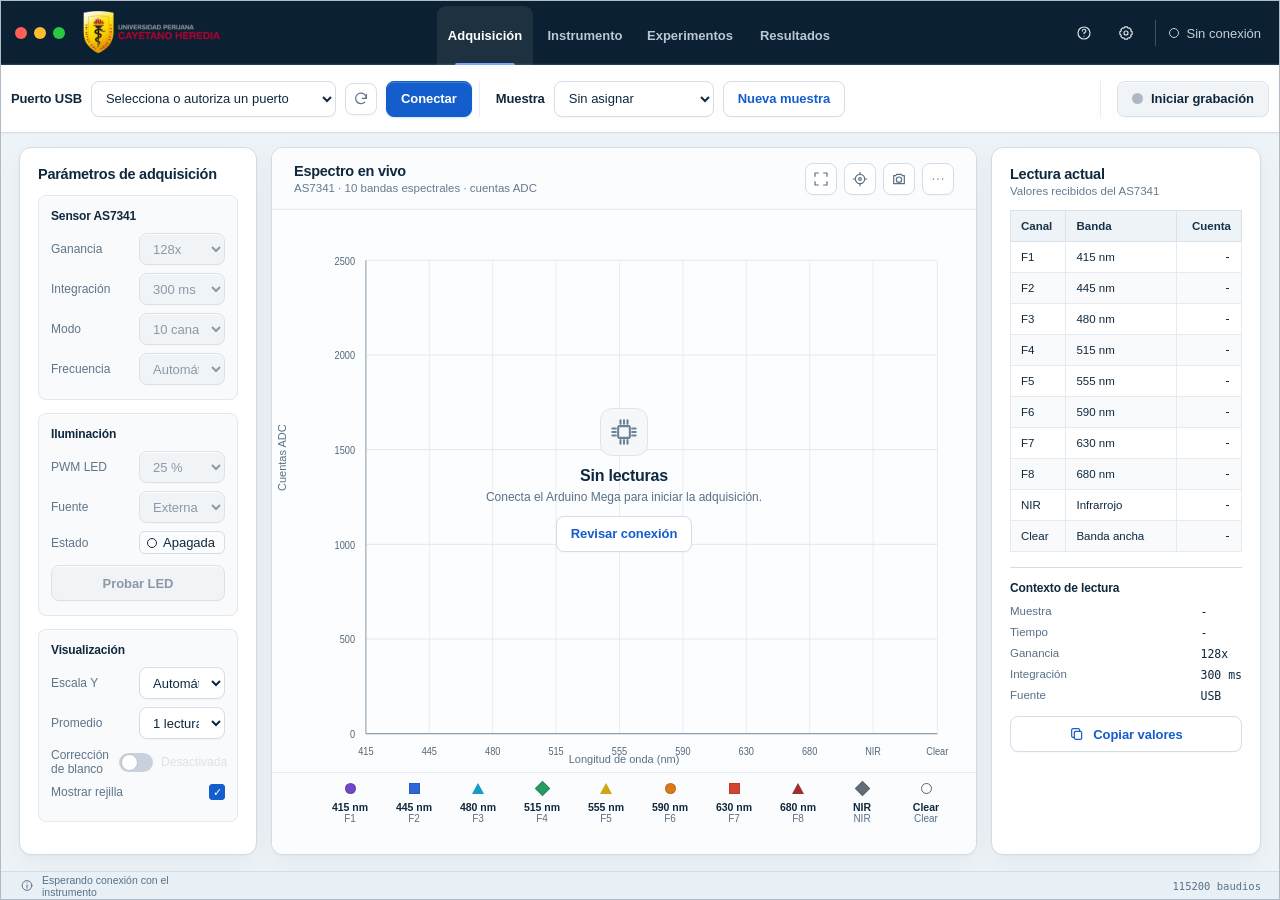
==== Software/Arduino_Mega_AS7341_GUI/v2.0/web/index.html @ c3566b3f "feat: publica GUI Web Serial y carcasa v2.2" ====
<!doctype html>
<html lang="es">
<head>
  <meta charset="utf-8">
  <meta name="viewport" content="width=device-width, initial-scale=1">
  <meta name="description" content="Spectral Lab: adquisición y análisis del AS7341 mediante Arduino Mega y Web Serial.">
  <meta name="theme-color" content="#102536">
  <link rel="icon" href="data:image/svg+xml,<svg xmlns=%22http://www.w3.org/2000/svg%22 viewBox=%220 0 64 64%22><rect width=%2264%22 height=%2264%22 rx=%2212%22 fill=%22%231457c8%22/><path d=%22M13 36h8l5-18 10 32 7-24 5 14h6%22 fill=%22none%22 stroke=%22white%22 stroke-width=%225%22 stroke-linecap=%22round%22 stroke-linejoin=%22round%22/></svg>">
  <title>Spectral Lab · AS7341 Web Serial</title>
  <style>
    :root {
      color-scheme: light;
      --chrome: #102536;
      --chrome-2: #183246;
      --canvas: #f3f5f7;
      --surface: #ffffff;
      --surface-2: #f8fafc;
      --surface-3: #eef3f7;
      --ink: #142b40;
      --muted: #52677a;
      --faint: #718397;
      --border: #d5dee7;
      --divider: #e5eaf0;
      --blue: #1457c8;
      --blue-hover: #0f49aa;
      --blue-soft: #e8f0fc;
      --red: #d92d20;
      --amber: #a65f00;
      --green: #147d59;
      --focus: #6ea2ff;
      --card-radius: 11px;
      --control-radius: 7px;
      --card-shadow: 0 5px 18px rgba(16, 37, 54, .055);
      --mono: ui-monospace, SFMono-Regular, Menlo, Monaco, Consolas, monospace;
      --sans: -apple-system, BlinkMacSystemFont, "SF Pro Text", Inter, "Segoe UI", sans-serif;
    }

    * { box-sizing: border-box; }

    html, body {
      width: 100%;
      height: 100%;
      margin: 0;
      overflow: hidden;
      background: #dfe5eb;
      color: var(--ink);
      font-family: var(--sans);
      font-size: 13px;
      text-rendering: geometricPrecision;
    }

    button, input, select { font: inherit; }

    button, select, input {
      min-height: 32px;
      border: 1px solid var(--border);
      border-radius: var(--control-radius);
      background: var(--surface);
      color: var(--ink);
    }

    button { cursor: pointer; }

    button:focus-visible, select:focus-visible, input:focus-visible, [role="tab"]:focus-visible {
      outline: 2px solid var(--focus);
      outline-offset: 2px;
    }

    button:disabled, select:disabled, input:disabled {
      cursor: not-allowed;
      color: #8b99a7;
      background: #f1f4f7;
      border-color: #dbe2e9;
      opacity: 1;
    }

    .icon {
      width: 16px;
      height: 16px;
      flex: 0 0 16px;
      fill: none;
      stroke: currentColor;
      stroke-linecap: round;
      stroke-linejoin: round;
      stroke-width: 1.8;
    }

    .app {
      width: 100vw;
      height: 100vh;
      min-width: 1180px;
      min-height: 720px;
      display: grid;
      grid-template-rows: 64px 68px minmax(0, 1fr) 28px;
      overflow: hidden;
      background: var(--canvas);
      border: 1px solid #bec9d3;
    }

    .topbar {
      display: grid;
      grid-template-columns: minmax(350px, 1fr) auto minmax(250px, 1fr);
      align-items: stretch;
      background: var(--chrome);
      color: #fff;
      border-bottom: 1px solid #294256;
    }

    .brand {
      display: flex;
      align-items: center;
      min-width: 0;
      padding-left: 14px;
      gap: 16px;
    }

    .traffic { display: flex; gap: 7px; flex: 0 0 auto; }
    .traffic span { width: 12px; height: 12px; border-radius: 50%; display: block; }
    .traffic .close { background: #ff5f57; }
    .traffic .min { background: #febc2e; }
    .traffic .max { background: #28c840; }

    .brand-logo {
      width: 202px;
      height: 44px;
      object-fit: contain;
      object-position: left center;
      background: transparent;
      border-radius: 0;
      padding: 0;
    }

    .brand-name { min-width: 0; }
    .brand-name strong { display: block; font-size: 17px; font-weight: 650; letter-spacing: -0.015em; }
    .brand-name span { display: block; margin-top: 2px; color: #c8d5df; font-size: 11px; }

    .main-nav {
      display: flex;
      align-items: stretch;
      gap: 2px;
      height: 64px;
    }

    .nav-tab {
      position: relative;
      min-width: 112px;
      padding: 0 17px;
      border: 0;
      border-radius: 0;
      color: #c9d5df;
      background: transparent;
      font-size: 13px;
      font-weight: 520;
    }

    .nav-tab:hover { background: rgba(255,255,255,.055); color: #fff; }
    .nav-tab[aria-selected="true"] { color: #fff; font-weight: 650; }
    .nav-tab[aria-selected="true"]::after {
      content: "";
      position: absolute;
      left: 16px;
      right: 16px;
      bottom: 0;
      height: 3px;
      background: #72a5ff;
    }

    .top-actions {
      display: flex;
      align-items: center;
      justify-content: flex-end;
      gap: 10px;
      padding-right: 18px;
    }

    .icon-button {
      width: 32px;
      height: 32px;
      min-height: 32px;
      padding: 0;
      display: inline-grid;
      place-items: center;
      color: var(--muted);
      background: var(--surface);
    }

    .top-actions .icon-button { color: #d9e3eb; border-color: transparent; background: transparent; }
    .top-actions .icon-button:hover { background: rgba(255,255,255,.08); color: #fff; }

    .separator-v { width: 1px; height: 26px; background: rgba(255,255,255,.22); margin: 0 3px; }
    .separator-v.light { background: var(--border); }

    .status-inline {
      display: inline-flex;
      align-items: center;
      gap: 8px;
      white-space: nowrap;
      color: #d9e3eb;
    }

    .status-dot {
      width: 10px;
      height: 10px;
      border: 1.5px solid currentColor;
      border-radius: 50%;
      display: inline-block;
    }

    .connection-bar {
      display: grid;
      grid-template-columns: minmax(480px, auto) minmax(360px, 1fr) auto;
      align-items: center;
      gap: 12px;
      margin: 10px 18px 8px;
      padding: 8px 10px;
      background: rgba(255,255,255,.94);
      border: 1px solid var(--border);
      border-radius: var(--card-radius);
      box-shadow: var(--card-shadow);
      align-self: stretch;
      z-index: 2;
      position: relative;
      border-bottom: 1px solid var(--border);
      white-space: nowrap;
    }

    .connection-group { min-width: 0; display: flex; align-items: center; gap: 9px; }
    .connection-group + .connection-group { border-left: 1px solid var(--divider); padding-left: 12px; }
    .connection-record { justify-content: flex-end; }
    .connection-bar::before { content: ""; position: absolute; inset: -11px -19px -9px; background: var(--canvas); z-index: -1; border-bottom: 1px solid var(--border); }

    .field-label { color: var(--ink); font-weight: 600; }

    .compact-select, .compact-input {
      height: 36px;
      padding: 0 30px 0 10px;
      min-width: 180px;
    }

    .sample-select { width: 196px; }

    .button {
      height: 36px;
      padding: 0 14px;
      display: inline-flex;
      align-items: center;
      justify-content: center;
      gap: 8px;
      font-weight: 580;
      background: var(--surface);
      color: var(--blue);
    }

    .button:hover:not(:disabled) { border-color: #aebdca; background: #fafcff; }
    .button.primary { color: #fff; background: var(--blue); border-color: var(--blue); }
    .button.primary:hover:not(:disabled) { background: var(--blue-hover); border-color: var(--blue-hover); }
    .button.danger-quiet { color: var(--ink); }
    .record-dot { width: 11px; height: 11px; border-radius: 50%; background: var(--red); box-shadow: inset 0 0 0 1px rgba(0,0,0,.08); }
    .button.primary:disabled { color: #8b99a7; background: #eef1f5; border-color: #d7dee6; }
    .button:disabled .record-dot { background: #aeb8c2; box-shadow: none; }

    .connection-spacer { flex: 1; min-width: 12px; }
    .connection-state { color: var(--muted); }

    .workspace { min-height: 0; overflow: hidden; }
    .view { display: none; width: 100%; height: 100%; min-height: 0; }
    .view.active { display: grid; }

    .panel-title { font-size: 14px; font-weight: 670; letter-spacing: -0.01em; }
    .panel-subtitle { margin-top: 3px; color: var(--muted); font-size: 11.5px; }
    .section-title { font-size: 12px; font-weight: 700; color: var(--ink); }
    .muted { color: var(--muted); }
    .faint { color: var(--faint); }
    .mono { font-family: var(--mono); font-variant-numeric: tabular-nums; }

    /* Acquisition */
    .acquisition-view { grid-template-columns: 242px minmax(520px, 1fr) 302px; gap: 14px; padding: 14px 18px 16px; background: var(--canvas); }
    .parameter-panel, .analysis-panel, .inspector-panel { min-width: 0; background: var(--surface); border: 1px solid var(--border); border-radius: var(--card-radius); box-shadow: var(--card-shadow); overflow: hidden; }
    .parameter-panel, .inspector-panel { padding: 18px 18px 14px; }

    .control-group { margin-top: 13px; padding: 13px 12px 14px; border: 1px solid var(--divider); border-radius: 8px; background: var(--surface-2); }
    .control-group:last-child { border-bottom: 1px solid var(--divider); }
    .control-group .section-title { margin-bottom: 10px; }
    .form-row { display: grid; grid-template-columns: 80px minmax(0, 1fr); align-items: center; gap: 8px; margin-bottom: 8px; }
    .form-row:last-child { margin-bottom: 0; }
    .form-row label { color: var(--muted); font-size: 12px; }
    .form-row select, .form-row input { width: 100%; max-width: 100%; min-width: 0; height: 30px; padding: 0 9px; }
    .form-row .button { width: 100%; grid-column: 1 / -1; margin-top: 3px; }

    .switch-row, .check-row { display: flex; align-items: center; justify-content: space-between; gap: 10px; min-height: 30px; color: var(--muted); font-size: 12px; }
    .switch {
      width: 34px; height: 19px; padding: 2px; border-radius: 10px;
      background: #c9d2dc; display: inline-flex; align-items: center;
    }
    .switch::after { content: ""; width: 15px; height: 15px; border-radius: 50%; background: #fff; border: 1px solid #b8c2cc; }
    .check { width: 16px; height: 16px; border: 1px solid var(--blue); border-radius: 3px; color: #fff; background: var(--blue); display: inline-grid; place-items: center; font-size: 11px; }

    .analysis-panel { min-width: 0; display: grid; grid-template-rows: 62px minmax(0, 1fr) 82px; }
    .analysis-heading { display: flex; align-items: center; justify-content: space-between; padding: 0 22px; border-bottom: 1px solid var(--divider); }
    .tool-row { display: flex; gap: 7px; }
    .tool-row .icon-button { border-color: var(--border); }

    .plot-shell { position: relative; min-height: 0; padding: 18px 22px 6px 48px; }
    .plot-svg { width: 100%; height: 100%; display: block; }
    .axis-label-y { position: absolute; left: 10px; top: 50%; transform: rotate(-90deg) translateY(-50%); transform-origin: left top; color: var(--muted); font-size: 11px; }
    .axis-label-x { position: absolute; bottom: 7px; left: 50%; transform: translateX(-50%); color: var(--muted); font-size: 11px; }
    .empty-state { position: absolute; left: 50%; top: 48%; transform: translate(-50%, -50%); width: 340px; text-align: center; }
    .empty-state .sensor { width: 42px; height: 42px; color: #7f90a2; margin-bottom: 8px; }
    .empty-state strong { display: block; font-size: 16px; letter-spacing: -0.015em; }
    .empty-state p { margin: 5px 0 12px; color: var(--muted); font-size: 12px; }

    .spectrum-key { display: grid; grid-template-columns: repeat(10, minmax(42px, 1fr)); gap: 4px; padding: 10px 20px 12px 48px; border-top: 1px solid var(--divider); background: var(--surface); }
    .spectrum-item { min-width: 0; text-align: center; font-size: 10px; color: var(--muted); }
    .spectrum-item strong { display: block; margin-top: 5px; color: var(--ink); font-size: 10.5px; font-weight: 650; }
    .mark { width: 11px; height: 11px; display: inline-block; background: var(--mark); border: 1px solid rgba(0,0,0,.12); }
    .mark.circle { border-radius: 50%; }
    .mark.diamond { transform: rotate(45deg); }
    .mark.triangle { width: 0; height: 0; border-left: 6px solid transparent; border-right: 6px solid transparent; border-bottom: 11px solid var(--mark); border-top: 0; background: none; }
    .mark.ring { border-radius: 50%; background: transparent; border: 1.5px solid var(--mark); }

    .table { width: 100%; border-collapse: collapse; table-layout: fixed; font-size: 11.5px; background: var(--surface); }
    .table th { height: 31px; text-align: left; padding: 0 10px; color: var(--ink); background: #edf2f6; border: 1px solid var(--border); font-weight: 680; }
    .table td { height: 31px; padding: 0 10px; border: 1px solid var(--divider); white-space: nowrap; overflow: hidden; text-overflow: ellipsis; }
    .table tbody tr:nth-child(even) { background: #f9fbfc; }
    .table .numeric { text-align: right; font-family: var(--mono); font-variant-numeric: tabular-nums; }

    .inspector-panel .panel-subtitle { margin-bottom: 13px; }
    .context-block { margin-top: 15px; padding-top: 13px; border-top: 1px solid var(--border); }
    .context-grid { display: grid; grid-template-columns: 1fr auto; gap: 7px 12px; margin: 10px 0 13px; font-size: 11.5px; }
    .context-grid span:nth-child(odd) { color: var(--muted); }
    .context-grid span:nth-child(even) { font-family: var(--mono); }
    .full-width { width: 100%; }

    /* Instrument */
    .instrument-view { grid-template-rows: 58px minmax(0, 1fr) 126px; gap: 12px; padding: 0 18px 16px; background: var(--canvas); }
    .notice-bar { margin: 10px 0 0; padding: 0 14px; display: flex; align-items: center; gap: 9px; border: 1px solid #cdd9e4; border-radius: 9px; background: #f8fbfe; color: var(--muted); box-shadow: 0 2px 8px rgba(16,37,54,.035); }
    .notice-bar strong { color: var(--ink); font-weight: 650; }
    .instrument-main { min-height: 0; display: grid; grid-template-columns: minmax(470px, 1.4fr) minmax(300px, .82fr) 310px; gap: 14px; margin: 0; border: 0; background: transparent; }
    .instrument-pane { min-width: 0; padding: 18px; border: 1px solid var(--border); border-radius: var(--card-radius); background: var(--surface); box-shadow: var(--card-shadow); overflow: hidden; }
    .instrument-pane .table { margin-top: 13px; }

    .lcd-wrap { display: grid; grid-template-rows: auto minmax(0, 1fr) auto; height: 100%; }
    .lcd {
      align-self: stretch; margin-top: 14px; padding: 24px;
      background: #dce6bd; border: 1px solid #a8b58c; border-radius: 5px;
      color: #17200e; font: 17px/1.35 var(--mono);
      white-space: pre-line;
    }
    .lcd-foot { display: flex; align-items: center; justify-content: space-between; gap: 10px; padding-top: 12px; color: var(--muted); font-size: 11.5px; }
    .toggle-line { display: flex; align-items: center; gap: 8px; }

    .device-list { margin: 12px 0 0; padding: 0; list-style: none; }
    .device-list li { display: grid; grid-template-columns: 1fr auto; gap: 12px; align-items: center; min-height: 40px; border-bottom: 1px solid var(--divider); }
    .device-list li:last-child { border-bottom: 0; }
    .device-list span { color: var(--muted); }
    .device-list strong { font-family: var(--mono); font-size: 11.5px; font-weight: 560; }
    .state-pill { min-width: 0; display: inline-flex; align-items: center; gap: 6px; padding: 3px 7px; border: 1px solid var(--border); border-radius: 4px; background: var(--surface); overflow: hidden; text-overflow: ellipsis; white-space: nowrap; }

    .instrument-summary { margin: 0; display: grid; grid-template-columns: repeat(4, 1fr); border: 1px solid var(--border); border-radius: var(--card-radius); background: var(--surface); box-shadow: var(--card-shadow); overflow: hidden; }
    .summary-cell { padding: 12px 14px; border-right: 1px solid var(--divider); }
    .summary-cell:nth-child(4n) { border-right: 0; }
    .summary-cell:nth-child(-n+4) { border-bottom: 1px solid var(--divider); }
    .summary-cell span { display: block; color: var(--muted); font-size: 10.5px; }
    .summary-cell strong { display: block; margin-top: 4px; font: 600 12px var(--mono); }

    /* Experiments */
    .experiments-view { grid-template-rows: 144px minmax(0, 1fr); background: var(--canvas); }
    .experiment-context { display: grid; grid-template-columns: minmax(210px, .8fr) minmax(340px, 1.5fr) 160px 160px; gap: 10px 14px; margin: 12px 18px 0; padding: 12px 14px; background: var(--surface); border: 1px solid var(--border); border-radius: var(--card-radius); box-shadow: var(--card-shadow); }
    .labeled-field label { display: block; margin-bottom: 4px; color: var(--muted); font-size: 10.5px; font-weight: 600; }
    .labeled-field input, .labeled-field select { width: 100%; height: 31px; padding: 0 9px; }
    .span-2 { grid-column: span 2; }

    .experiment-body { min-height: 0; display: grid; grid-template-columns: 212px minmax(560px, 1fr) 290px; gap: 14px; margin: 14px 18px 16px; border: 0; background: transparent; }
    .subnav { padding: 12px 0; background: var(--surface); border: 1px solid var(--border); border-radius: var(--card-radius); box-shadow: var(--card-shadow); overflow: hidden; }
    .subnav-label { padding: 0 14px 9px; color: var(--faint); font-size: 10px; font-weight: 700; letter-spacing: .04em; text-transform: uppercase; }
    .subtab {
      width: calc(100% - 12px); min-height: 42px; margin: 0 6px 4px; padding: 0 12px;
      display: flex; align-items: center; gap: 10px;
      border: 0; border-left: 3px solid transparent; border-radius: 7px;
      background: transparent; color: var(--muted); text-align: left;
    }
    .subtab:hover { background: #f0f4f8; color: var(--ink); }
    .subtab[aria-selected="true"] { color: var(--blue); background: var(--blue-soft); border-left-color: var(--blue); font-weight: 650; }

    .experiment-stage { min-width: 0; min-height: 0; padding: 18px 20px; overflow: auto; border: 1px solid var(--border); border-radius: var(--card-radius); background: var(--surface); box-shadow: var(--card-shadow); }
    .experiment-page { display: none; }
    .experiment-page.active { display: block; }
    .stage-header { display: flex; align-items: flex-start; justify-content: space-between; gap: 16px; padding-bottom: 14px; border-bottom: 1px solid var(--divider); }
    .stage-header h2 { margin: 0; font-size: 17px; letter-spacing: -0.02em; }
    .stage-header p { margin: 5px 0 0; max-width: 710px; color: var(--muted); font-size: 11.5px; line-height: 1.45; }
    .mode-badge { flex: 0 0 auto; display: inline-flex; align-items: center; gap: 6px; padding: 5px 8px; border: 1px solid var(--border); border-radius: 4px; color: var(--muted); background: var(--surface-2); font-size: 10.5px; }

    .workflow-steps { display: grid; grid-template-columns: repeat(4, 1fr); gap: 8px; margin-top: 14px; }
    .workflow-step { position: relative; padding: 8px 10px 8px 34px; border: 1px solid var(--divider); border-radius: 8px; background: var(--surface-2); color: var(--muted); font-size: 10.5px; font-weight: 600; }
    .workflow-step::before { content: attr(data-step); position: absolute; left: 9px; top: 6px; width: 19px; height: 19px; display: grid; place-items: center; border-radius: 50%; background: #dfe7ef; color: var(--ink); font: 650 10px var(--mono); }
    .workflow-step.current { color: var(--blue); border-color: #b8cef1; background: var(--blue-soft); }
    .workflow-step.current::before { color: #fff; background: var(--blue); }
    .capture-grid { display: grid; grid-template-columns: 1fr 1fr; gap: 14px; margin-top: 14px; }
    .capture-block { border: 1px solid var(--border); border-radius: 9px; background: var(--surface-2); overflow: hidden; }
    .capture-head { display: flex; align-items: center; justify-content: space-between; padding: 10px 12px; border-bottom: 1px solid var(--divider); }
    .capture-head strong { font-size: 12px; }
    .capture-body { padding: 12px; }
    .inline-form { display: grid; grid-template-columns: 1fr auto; gap: 8px; }
    .inline-form select { width: 100%; padding: 0 9px; }
    .capture-status { margin: 10px 0 0; color: var(--muted); font: 11px var(--mono); }
    .blank-settings { margin-top: 14px; padding-top: 14px; border-top: 1px solid var(--divider); }
    .blank-row { display: grid; grid-template-columns: auto 1fr auto 1fr; align-items: center; gap: 8px; margin: 10px 0 14px; }
    .blank-row label { color: var(--muted); font-size: 11px; }
    .blank-row select { min-width: 0; width: 100%; padding: 0 9px; }

    .session-panel { padding: 16px; background: var(--surface); border: 1px solid var(--border); border-radius: var(--card-radius); box-shadow: var(--card-shadow); overflow: auto; }
    .session-panel .panel-subtitle { margin-bottom: 13px; }
    .session-status { padding: 11px; border: 1px solid #ccd8e4; border-radius: 8px; background: var(--surface-2); color: var(--muted); font-size: 11.5px; line-height: 1.4; }
    .result-strip { margin-top: 12px; padding: 10px; border-left: 3px solid var(--blue); background: var(--blue-soft); font-size: 11.5px; }
    .action-stack { display: grid; gap: 8px; margin-top: 14px; }
    .mini-history { margin-top: 16px; }
    .mini-history .table { margin-top: 8px; }

    .calibration-layout { display: grid; grid-template-columns: 260px minmax(320px, 1fr); gap: 16px; margin-top: 16px; }
    .form-stack { display: grid; gap: 10px; }
    .form-stack .labeled-field label { font-size: 10.5px; }
    .calibration-plot { min-height: 280px; border: 1px solid var(--border); background: var(--surface); padding: 12px; }
    .calibration-plot svg { width: 100%; height: 100%; }

    /* Results */
    .results-view { grid-template-rows: 78px minmax(0, 1fr); background: var(--canvas); }
    .results-toolbar { display: flex; align-items: center; gap: 10px; margin: 12px 18px 0; padding: 0 14px; background: var(--surface); border: 1px solid var(--border); border-radius: var(--card-radius); box-shadow: var(--card-shadow); }
    .results-title { margin-right: 12px; }
    .results-title strong { display: block; font-size: 15px; }
    .results-title span { display: block; color: var(--muted); font-size: 10.5px; margin-top: 2px; }
    .results-toolbar select { flex: 1; max-width: 430px; padding: 0 9px; }
    .criteria { display: inline-flex; align-items: center; gap: 7px; margin-left: auto; color: var(--muted); font-size: 11px; }
    .criteria input { width: 90px; padding: 0 8px; }

    .results-body { min-height: 0; display: grid; grid-template-columns: 280px minmax(560px, 1fr) 310px; gap: 14px; margin: 14px 18px 16px; border: 0; background: transparent; }
    .results-summary, .results-detail, .interpretation-panel { border: 1px solid var(--border); border-radius: var(--card-radius); background: var(--surface); box-shadow: var(--card-shadow); overflow: hidden; }
    .results-summary { padding: 16px; }
    .empty-evidence { margin-top: 13px; padding: 16px 14px; border: 1px dashed #bdcbd8; border-radius: 8px; background: var(--surface-2); color: var(--muted); line-height: 1.45; text-align: center; }
    .empty-evidence .icon { display: block; width: 24px; height: 24px; margin: 0 auto 8px; color: #788da2; }
    .quality-list { margin: 15px 0 0; padding: 0; list-style: none; }
    .quality-list li { display: flex; align-items: flex-start; gap: 8px; padding: 9px 0; border-bottom: 1px solid var(--divider); color: var(--muted); font-size: 11.5px; line-height: 1.35; }
    .quality-list .icon { color: var(--amber); margin-top: 1px; }

    .results-detail { min-width: 0; min-height: 0; display: grid; grid-template-rows: 42px minmax(0, 1fr); }
    .detail-tabs { display: flex; align-items: stretch; border-bottom: 1px solid var(--border); background: var(--surface-2); }
    .detail-tab { border: 0; border-radius: 0; padding: 0 16px; color: var(--muted); background: transparent; border-bottom: 2px solid transparent; }
    .detail-tab[aria-selected="true"] { color: var(--blue); background: var(--surface); border-bottom-color: var(--blue); font-weight: 650; }
    .detail-page { display: none; min-height: 0; padding: 16px; overflow: auto; }
    .detail-page.active { display: block; }
    .detail-page .table { margin-top: 10px; }
    .detail-note { color: var(--muted); font-size: 11.5px; line-height: 1.45; }
    .replica-heading { display: flex; align-items: center; justify-content: space-between; margin-top: 16px; padding-top: 14px; border-top: 1px solid var(--divider); }

    .interpretation-panel { padding: 16px; }
    .metric-line { position: relative; margin-top: 10px; padding: 11px 12px 11px 38px; border: 1px solid var(--divider); border-radius: 8px; background: var(--surface-2); }
    .metric-line::before { content: "○"; position: absolute; left: 13px; top: 50%; transform: translateY(-50%); color: var(--blue); font: 700 18px var(--sans); }
    .metric-line span { display: block; color: var(--muted); font-size: 10.5px; }
    .metric-line strong { display: block; margin-top: 5px; font-size: 13px; font-weight: 650; }
    .reference-card { margin-top: 14px; padding-top: 14px; border-top: 1px solid var(--border); }
    .reference-card p { color: var(--muted); font-size: 11px; line-height: 1.45; }

    .method-list { margin: 12px 0 0; padding-left: 19px; color: var(--muted); line-height: 1.55; }
    .method-list li { margin-bottom: 8px; }

    .statusbar { display: flex; align-items: center; justify-content: space-between; padding: 0 18px; background: #eef3f7; border-top: 1px solid var(--border); color: var(--muted); font-size: 10.5px; }
    .statusbar span { display: inline-flex; align-items: center; gap: 7px; }
    .statusbar .icon { width: 13px; height: 13px; }

    /* Modern product finish: restrained depth, clearer hierarchy, stable geometry. */
    :root {
      --chrome: #0b2032;
      --chrome-2: #122b40;
      --canvas: #eef3f7;
      --surface-2: #f6f8fb;
      --surface-3: #eaf0f5;
      --ink: #10283d;
      --muted: #587087;
      --faint: #71869a;
      --border: #d4dee8;
      --divider: #e6ecf2;
      --blue: #145dcc;
      --blue-hover: #0d4eae;
      --blue-soft: #eaf2ff;
      --focus: #4f86e8;
      --card-radius: 12px;
      --control-radius: 8px;
      --card-shadow: 0 1px 2px rgba(10, 32, 50, .035), 0 10px 28px rgba(10, 32, 50, .045);
    }

    html, body {
      background: #cfd7df;
      -webkit-font-smoothing: antialiased;
      text-rendering: optimizeLegibility;
    }

    ::selection { color: var(--ink); background: #cfe0ff; }

    .app { border-color: #afbcc8; }

    .topbar {
      border-bottom-color: #233d51;
      box-shadow: inset 0 -1px 0 rgba(255,255,255,.035);
    }

    .brand { gap: 14px; }
    .brand-name strong { font-weight: 680; letter-spacing: -.025em; }
    .brand-name span { color: #aebfcd; letter-spacing: .015em; }

    .main-nav { gap: 4px; padding-top: 5px; }
    .nav-tab {
      min-height: 59px;
      border-radius: 9px 9px 0 0;
      color: #b8c7d3;
      font-weight: 560;
      box-shadow: none;
      transition: color 120ms ease, background-color 120ms ease;
    }
    .nav-tab:hover { background: rgba(255,255,255,.05); }
    .nav-tab[aria-selected="true"] { background: rgba(255,255,255,.075); }
    .nav-tab[aria-selected="true"]::after { left: 18px; right: 18px; height: 2px; border-radius: 2px 2px 0 0; background: #78a9ff; }

    .top-actions .icon-button { border-radius: 8px; box-shadow: none; }
    .top-actions .status-inline { color: #c3d0db; }

    .connection-bar {
      margin: 0;
      padding: 0 18px;
      border: 0;
      border-bottom: 1px solid var(--border);
      border-radius: 0;
      background: rgba(255,255,255,.96);
      box-shadow: 0 1px 0 rgba(10,32,50,.02);
    }
    .connection-bar::before { display: none; }
    .connection-group + .connection-group { padding-left: 16px; }
    .field-label { font-weight: 650; letter-spacing: -.01em; }

    button, select, input {
      box-shadow: inset 0 1px 0 rgba(255,255,255,.75), 0 1px 1px rgba(10,32,50,.025);
      transition: border-color 120ms ease, background-color 120ms ease, color 120ms ease, box-shadow 120ms ease, transform 100ms ease-out;
    }
    button:focus-visible, select:focus-visible, input:focus-visible, [role="tab"]:focus-visible {
      outline: 0;
      box-shadow: 0 0 0 3px rgba(79,134,232,.25), inset 0 0 0 1px var(--focus);
    }
    .button { letter-spacing: -.005em; }
    .button.primary { box-shadow: inset 0 1px 0 rgba(255,255,255,.2), 0 1px 2px rgba(20,93,204,.18); }
    .button:active:not(:disabled), .icon-button:active:not(:disabled), .subtab:active:not(:disabled) { transform: scale(.98); }
    .icon-button { border-color: #d7e0e8; }

    .panel-title { font-size: 14.5px; font-weight: 700; letter-spacing: -.018em; }
    .panel-subtitle { color: #647b90; }
    .section-title { font-weight: 720; letter-spacing: -.012em; }

    .parameter-panel, .analysis-panel, .inspector-panel,
    .instrument-pane, .instrument-summary, .experiment-context,
    .subnav, .experiment-stage, .session-panel, .results-toolbar,
    .results-summary, .results-detail, .interpretation-panel {
      border-color: #d1dce6;
    }

    .control-group {
      border-color: #e0e7ee;
      background: #f8fafc;
      box-shadow: inset 0 1px 0 rgba(255,255,255,.9);
    }
    .form-row label, .switch-row, .check-row { color: #5f7589; }

    .analysis-heading {
      background: #fbfcfd;
      box-shadow: inset 0 -1px 0 rgba(10,32,50,.015);
    }
    .plot-shell { background: #fcfdfe; }
    .empty-state .sensor {
      width: 48px;
      height: 48px;
      padding: 9px;
      border: 1px solid #dce5ed;
      border-radius: 12px;
      color: #6d8295;
      background: #f5f8fb;
    }
    .empty-state strong { font-weight: 720; }
    .spectrum-key { background: #fbfcfd; }

    .table th { background: #edf3f7; border-color: #d8e2ea; color: #193248; }
    .table td { border-color: #e4eaf0; }
    .table tbody tr:nth-child(even) { background: #f8fafc; }
    .table tbody tr:hover { background: #f0f5fb; }

    .notice-bar { border-color: #cddded; background: #f7fbff; }
    .lcd { box-shadow: inset 0 0 0 1px rgba(255,255,255,.3), inset 0 8px 18px rgba(76,91,43,.045); }
    .state-pill { border-radius: 6px; background: #fbfcfd; }

    .subtab { border-left: 0; border-radius: 8px; box-shadow: none; transition: color 120ms ease, background-color 120ms ease, transform 100ms ease-out; }
    .subtab[aria-selected="true"] { border-left-color: transparent; box-shadow: inset 3px 0 0 var(--blue); }
    .mode-badge { border-radius: 7px; background: #f7f9fb; }
    .workflow-step { border-radius: 8px; background: #f7f9fb; }
    .capture-block { background: #f9fbfc; }
    .session-status { background: #f7f9fb; }

    .results-detail { grid-template-rows: 44px minmax(0, 1fr); }
    .detail-tabs { background: #f7f9fb; }
    .detail-tab { font-weight: 560; box-shadow: none; }
    .detail-tab[aria-selected="true"] { box-shadow: inset 0 -1px 0 var(--blue); }
    .empty-evidence { border-color: #c6d3df; background: #f8fafc; }
    .metric-line { background: #f8fafc; }
    .statusbar { background: #e9f0f5; border-top-color: #d4dee8; }

    @media (hover: hover) and (pointer: fine) {
      .button:hover:not(:disabled), .icon-button:hover:not(:disabled) { border-color: #b9c8d6; box-shadow: 0 2px 8px rgba(10,32,50,.07); }
      .button.primary:hover:not(:disabled) { box-shadow: inset 0 1px 0 rgba(255,255,255,.2), 0 3px 10px rgba(20,93,204,.22); }
      .subtab:hover { background: #edf3f8; }
    }

    @media (prefers-reduced-motion: reduce) {
      button, select, input, .nav-tab, .subtab { transition: none; }
      .button:active:not(:disabled), .icon-button:active:not(:disabled), .subtab:active:not(:disabled) { transform: none; }
    }

    @media (max-width: 1500px) {
      .connection-bar { grid-template-columns: minmax(440px, auto) minmax(320px, 1fr) auto; }
      .connection-state { font-size: 11.5px; }
      .acquisition-view { grid-template-columns: 230px minmax(480px, 1fr) 286px; }
      .instrument-main { grid-template-columns: minmax(430px, 1.35fr) minmax(280px, .85fr) 290px; }
      .experiment-body { grid-template-columns: 198px minmax(520px, 1fr) 270px; }
      .results-body { grid-template-columns: 260px minmax(520px, 1fr) 290px; }
    }

    @media (max-width: 1320px) {
      .brand-logo { width: 166px; }
      .brand-name { display: none; }
      .topbar { grid-template-columns: minmax(250px, 1fr) auto minmax(190px, 1fr); }
      .nav-tab { min-width: 96px; padding: 0 10px; }
      .connection-bar { grid-template-columns: minmax(350px, auto) minmax(260px, 1fr) auto; padding: 8px 10px; gap: 7px; }
      .connection-group .connection-state { display: none; }
      .compact-select { min-width: 140px; }
      .sample-select { width: 160px; }
      .acquisition-view { grid-template-columns: 238px minmax(462px, 1fr) 270px; }
      .instrument-main { grid-template-columns: minmax(420px, 1.3fr) minmax(280px, .9fr) 270px; }
      .experiment-body { grid-template-columns: 190px minmax(520px, 1fr) 260px; }
      .results-body { grid-template-columns: 250px minmax(520px, 1fr) 280px; }
    }

    @media (max-height: 850px) {
      .parameter-panel, .inspector-panel { overflow-y: auto; }

      .instrument-pane { padding: 12px; }
      .instrument-pane .table { margin-top: 8px; }
      .instrument-pane .table th,
      .instrument-pane .table td { height: 24px; }
      .device-list { margin-top: 8px; }
      .device-list li { min-height: 31px; }
      .instrument-pane > .button { margin-top: 8px !important; }
      .summary-cell { padding: 8px 12px; }

      .experiments-view { grid-template-rows: 120px minmax(0, 1fr); }
      .experiment-context { margin-top: 8px; padding: 8px 14px; gap: 6px 14px; }
      .experiment-context .labeled-field label { margin-bottom: 2px; }
      .experiment-context .labeled-field input,
      .experiment-context .labeled-field select { height: 28px; }
      .experiment-body { margin-top: 10px; }
      .experiment-stage { padding: 14px 16px; }
      .stage-header { padding-bottom: 10px; }
      .stage-header p { margin-top: 3px; line-height: 1.35; }
      .workflow-steps { margin-top: 10px; }
      .workflow-step { padding-top: 6px; padding-bottom: 6px; }
      .workflow-step::before { top: 4px; }
      .capture-grid { margin-top: 10px; }
      .capture-head { padding: 8px 10px; }
      .capture-body { padding: 8px 10px; }
      .capture-status { margin-top: 6px; }
      .blank-settings { margin-top: 10px; padding-top: 10px; }
      .blank-row { margin: 8px 0 10px; }
      .session-panel { padding: 12px; }
      .session-panel .panel-subtitle { margin-bottom: 8px; }
      .session-status { padding: 8px; }
      .result-strip { margin-top: 8px; padding: 8px; }
      .action-stack { gap: 6px; margin-top: 10px; }
      .mini-history { margin-top: 10px; }
    }
  </style>
  <link rel="stylesheet" href="web.css">
</head>
<body>
  <svg width="0" height="0" aria-hidden="true" style="position:absolute">
    <symbol id="i-help" viewBox="0 0 24 24"><circle cx="12" cy="12" r="9"/><path d="M9.6 9a2.6 2.6 0 1 1 3.2 2.5c-.8.3-.8 1-.8 1.5"/><path d="M12 17h.01"/></symbol>
    <symbol id="i-settings" viewBox="0 0 24 24"><circle cx="12" cy="12" r="3"/><path d="M19.4 15a1.7 1.7 0 0 0 .3 1.9l.1.1-2.8 2.8-.1-.1a1.7 1.7 0 0 0-1.9-.3 1.7 1.7 0 0 0-1 1.6v.2h-4V21a1.7 1.7 0 0 0-1-1.6 1.7 1.7 0 0 0-1.9.3l-.1.1L4.2 17l.1-.1a1.7 1.7 0 0 0 .3-1.9A1.7 1.7 0 0 0 3 14H2.8v-4H3a1.7 1.7 0 0 0 1.6-1 1.7 1.7 0 0 0-.3-1.9L4.2 7 7 4.2l.1.1A1.7 1.7 0 0 0 9 4.6 1.7 1.7 0 0 0 10 3v-.2h4V3a1.7 1.7 0 0 0 1 1.6 1.7 1.7 0 0 0 1.9-.3l.1-.1L19.8 7l-.1.1a1.7 1.7 0 0 0-.3 1.9 1.7 1.7 0 0 0 1.6 1h.2v4H21a1.7 1.7 0 0 0-1.6 1Z"/></symbol>
    <symbol id="i-refresh" viewBox="0 0 24 24"><path d="M20 11a8 8 0 1 0-2.3 5.7"/><path d="M20 5v6h-6"/></symbol>
    <symbol id="i-maximize" viewBox="0 0 24 24"><path d="M8 3H3v5M16 3h5v5M8 21H3v-5M16 21h5v-5"/></symbol>
    <symbol id="i-target" viewBox="0 0 24 24"><circle cx="12" cy="12" r="7"/><circle cx="12" cy="12" r="2"/><path d="M12 2v3M12 19v3M2 12h3M19 12h3"/></symbol>
    <symbol id="i-camera" viewBox="0 0 24 24"><path d="M4 7h3l1.5-2h7L17 7h3v12H4z"/><circle cx="12" cy="13" r="4"/></symbol>
    <symbol id="i-more" viewBox="0 0 24 24"><circle cx="5" cy="12" r="1" fill="currentColor" stroke="none"/><circle cx="12" cy="12" r="1" fill="currentColor" stroke="none"/><circle cx="19" cy="12" r="1" fill="currentColor" stroke="none"/></symbol>
    <symbol id="i-chip" viewBox="0 0 24 24"><rect x="7" y="7" width="10" height="10" rx="1"/><path d="M9 2v3M12 2v3M15 2v3M9 19v3M12 19v3M15 19v3M2 9h3M2 12h3M2 15h3M19 9h3M19 12h3M19 15h3"/></symbol>
    <symbol id="i-copy" viewBox="0 0 24 24"><rect x="8" y="8" width="11" height="12" rx="2"/><path d="M16 8V6a2 2 0 0 0-2-2H6a2 2 0 0 0-2 2v9a2 2 0 0 0 2 2h2"/></symbol>
    <symbol id="i-info" viewBox="0 0 24 24"><circle cx="12" cy="12" r="9"/><path d="M12 11v6M12 7h.01"/></symbol>
    <symbol id="i-wave" viewBox="0 0 24 24"><path d="M2 12h4l2-7 4 14 3-10 2 6h5"/></symbol>
    <symbol id="i-monitor" viewBox="0 0 24 24"><rect x="3" y="4" width="18" height="13" rx="2"/><path d="M8 21h8M12 17v4"/></symbol>
    <symbol id="i-flask" viewBox="0 0 24 24"><path d="M9 3h6M10 3v6l-5 9a2 2 0 0 0 2 3h10a2 2 0 0 0 2-3l-5-9V3"/><path d="M7.5 16h9"/></symbol>
    <symbol id="i-chart" viewBox="0 0 24 24"><path d="M4 20V10M10 20V4M16 20v-7M22 20H2"/></symbol>
    <symbol id="i-check" viewBox="0 0 24 24"><path d="m5 12 4 4L19 6"/></symbol>
    <symbol id="i-warning" viewBox="0 0 24 24"><path d="M12 3 2.8 20h18.4z"/><path d="M12 9v5M12 17h.01"/></symbol>
    <symbol id="i-file" viewBox="0 0 24 24"><path d="M6 2h8l4 4v16H6z"/><path d="M14 2v5h5"/></symbol>
  </svg>

  <main class="app" aria-label="Aplicación Spectral Lab">
    <header class="topbar">
      <div class="brand">
        <div class="traffic" aria-hidden="true"><span class="close"></span><span class="min"></span><span class="max"></span></div>
        <img class="brand-logo" src="assets/upch_logo_transparent.png" alt="Universidad Peruana Cayetano Heredia">
        <div class="brand-name"><strong>Spectral Lab</strong><span>AS7341 Workstation</span></div>
      </div>

      <nav class="main-nav" role="tablist" aria-label="Secciones principales">
        <button class="nav-tab" id="tab-acquisition" role="tab" aria-selected="true" aria-controls="view-acquisition" data-view="acquisition">Adquisición</button>
        <button class="nav-tab" id="tab-instrument" role="tab" aria-selected="false" aria-controls="view-instrument" data-view="instrument">Instrumento</button>
        <button class="nav-tab" id="tab-experiments" role="tab" aria-selected="false" aria-controls="view-experiments" data-view="experiments">Experimentos</button>
        <button class="nav-tab" id="tab-results" role="tab" aria-selected="false" aria-controls="view-results" data-view="results">Resultados</button>
      </nav>

      <div class="top-actions">
        <button class="icon-button" aria-label="Ayuda"><svg class="icon"><use href="#i-help"/></svg></button>
        <button class="icon-button" aria-label="Configuración"><svg class="icon"><use href="#i-settings"/></svg></button>
        <span class="separator-v" aria-hidden="true"></span>
        <span class="status-inline"><span class="status-dot"></span>Sin conexión</span>
      </div>
    </header>

    <section class="connection-bar" aria-label="Conexión y acciones globales">
      <div class="connection-group">
        <span class="field-label">Puerto USB</span>
        <select class="compact-select" aria-label="Puerto USB"><option>Selecciona un puerto</option></select>
        <button class="icon-button" aria-label="Actualizar puertos"><svg class="icon"><use href="#i-refresh"/></svg></button>
        <button class="button primary">Conectar</button>
        <span class="status-inline connection-state"><span class="status-dot"></span>Desconectado</span>
      </div>
      <div class="connection-group">
        <span class="field-label">Muestra</span>
        <select class="compact-select sample-select" aria-label="Muestra"><option>Sin asignar</option></select>
        <button class="button">Nueva muestra</button>
      </div>
      <div class="connection-group connection-record">
        <button class="button danger-quiet" disabled><span class="record-dot"></span>Iniciar grabación</button>
        <span class="status-inline connection-state"><span class="status-dot"></span>Sin grabar</span>
      </div>
    </section>

    <section class="workspace">
      <section class="view acquisition-view active" id="view-acquisition" role="tabpanel" aria-labelledby="tab-acquisition">
        <aside class="parameter-panel" aria-label="Parámetros de adquisición">
          <div class="panel-title">Parámetros de adquisición</div>

          <section class="control-group">
            <div class="section-title">Sensor AS7341</div>
            <div class="form-row"><label for="gain">Ganancia</label><select id="gain" disabled><option>128x</option></select></div>
            <div class="form-row"><label for="integration">Integración</label><select id="integration" disabled><option>300 ms</option></select></div>
            <div class="form-row"><label for="mode">Modo</label><select id="mode" disabled><option>10 canales</option></select></div>
            <div class="form-row"><label for="frequency">Frecuencia</label><select id="frequency" disabled><option>Automática</option></select></div>
          </section>

          <section class="control-group">
            <div class="section-title">Iluminación</div>
            <div class="form-row"><label for="pwm">PWM LED</label><select id="pwm" disabled><option>25 %</option></select></div>
            <div class="form-row"><label for="source">Fuente</label><select id="source" disabled><option>Externa</option></select></div>
            <div class="form-row"><label>Estado</label><span class="state-pill"><span class="status-dot"></span>Apagada</span></div>
            <div class="form-row"><button class="button" disabled>Probar LED</button></div>
          </section>

          <section class="control-group">
            <div class="section-title">Visualización</div>
            <div class="form-row"><label for="scale">Escala Y</label><select id="scale"><option>Automática</option></select></div>
            <div class="form-row"><label for="average">Promedio</label><select id="average"><option>1 lectura</option></select></div>
            <div class="switch-row"><span>Corrección de blanco</span><span class="status-inline"><span class="switch" aria-hidden="true"></span>Desactivada</span></div>
            <div class="check-row"><span>Mostrar rejilla</span><span class="check">✓</span></div>
          </section>
        </aside>

        <section class="analysis-panel">
          <header class="analysis-heading">
            <div><div class="panel-title">Espectro en vivo</div><div class="panel-subtitle">AS7341 · 10 bandas espectrales · cuentas ADC</div></div>
            <div class="tool-row">
              <button class="icon-button" aria-label="Ajustar vista"><svg class="icon"><use href="#i-maximize"/></svg></button>
              <button class="icon-button" aria-label="Cursor de inspección"><svg class="icon"><use href="#i-target"/></svg></button>
              <button class="icon-button" aria-label="Exportar captura"><svg class="icon"><use href="#i-camera"/></svg></button>
              <button class="icon-button" aria-label="Opciones del gráfico"><svg class="icon"><use href="#i-more"/></svg></button>
            </div>
          </header>

          <div class="plot-shell" aria-label="Gráfico espectral vacío del AS7341">
            <span class="axis-label-y">Cuentas ADC</span>
            <svg class="plot-svg" viewBox="0 0 760 500" preserveAspectRatio="none" role="img" aria-label="Ejes de cuentas ADC y longitud de onda sin lecturas">
              <g stroke="#e5eaf0" stroke-width="1">
                <line x1="55" y1="30" x2="740" y2="30"/><line x1="55" y1="118" x2="740" y2="118"/><line x1="55" y1="206" x2="740" y2="206"/><line x1="55" y1="294" x2="740" y2="294"/><line x1="55" y1="382" x2="740" y2="382"/><line x1="55" y1="470" x2="740" y2="470"/>
                <line x1="55" y1="30" x2="55" y2="470"/><line x1="131" y1="30" x2="131" y2="470"/><line x1="207" y1="30" x2="207" y2="470"/><line x1="283" y1="30" x2="283" y2="470"/><line x1="359" y1="30" x2="359" y2="470"/><line x1="435" y1="30" x2="435" y2="470"/><line x1="511" y1="30" x2="511" y2="470"/><line x1="587" y1="30" x2="587" y2="470"/><line x1="663" y1="30" x2="663" y2="470"/><line x1="740" y1="30" x2="740" y2="470"/>
              </g>
              <g stroke="#8da0b2" stroke-width="1.2"><line x1="55" y1="30" x2="55" y2="470"/><line x1="55" y1="470" x2="740" y2="470"/></g>
              <g fill="#52677a" font-family="-apple-system, BlinkMacSystemFont, sans-serif" font-size="11">
                <text x="42" y="474" text-anchor="end">0</text><text x="42" y="386" text-anchor="end">500</text><text x="42" y="298" text-anchor="end">1000</text><text x="42" y="210" text-anchor="end">1500</text><text x="42" y="122" text-anchor="end">2000</text><text x="42" y="34" text-anchor="end">2500</text>
                <text x="55" y="490" text-anchor="middle">415</text><text x="131" y="490" text-anchor="middle">445</text><text x="207" y="490" text-anchor="middle">480</text><text x="283" y="490" text-anchor="middle">515</text><text x="359" y="490" text-anchor="middle">555</text><text x="435" y="490" text-anchor="middle">590</text><text x="511" y="490" text-anchor="middle">630</text><text x="587" y="490" text-anchor="middle">680</text><text x="663" y="490" text-anchor="middle">NIR</text><text x="740" y="490" text-anchor="middle">Clear</text>
              </g>
            </svg>
            <span class="axis-label-x">Longitud de onda (nm)</span>
            <div class="empty-state">
              <svg class="icon sensor"><use href="#i-chip"/></svg>
              <strong>Sin lecturas</strong>
              <p>Conecta el Arduino Mega para iniciar la adquisición.</p>
              <button class="button">Revisar conexión</button>
            </div>
          </div>

          <div class="spectrum-key" aria-label="Referencia de bandas espectrales">
            <div class="spectrum-item"><span class="mark circle" style="--mark:#7048c9"></span><strong>415 nm</strong>F1</div>
            <div class="spectrum-item"><span class="mark" style="--mark:#2e66d7"></span><strong>445 nm</strong>F2</div>
            <div class="spectrum-item"><span class="mark triangle" style="--mark:#159bc7"></span><strong>480 nm</strong>F3</div>
            <div class="spectrum-item"><span class="mark diamond" style="--mark:#2a9b60"></span><strong>515 nm</strong>F4</div>
            <div class="spectrum-item"><span class="mark triangle" style="--mark:#d2a514"></span><strong>555 nm</strong>F5</div>
            <div class="spectrum-item"><span class="mark circle" style="--mark:#d8781b"></span><strong>590 nm</strong>F6</div>
            <div class="spectrum-item"><span class="mark" style="--mark:#d34532"></span><strong>630 nm</strong>F7</div>
            <div class="spectrum-item"><span class="mark triangle" style="--mark:#9f2f2f"></span><strong>680 nm</strong>F8</div>
            <div class="spectrum-item"><span class="mark diamond" style="--mark:#626d78"></span><strong>NIR</strong>NIR</div>
            <div class="spectrum-item"><span class="mark ring" style="--mark:#586775"></span><strong>Clear</strong>Clear</div>
          </div>
        </section>

        <aside class="inspector-panel" aria-label="Lectura actual">
          <div class="panel-title">Lectura actual</div>
          <div class="panel-subtitle">Valores recibidos del AS7341</div>
          <table class="table">
            <thead><tr><th style="width:24%">Canal</th><th>Banda</th><th style="width:28%;text-align:right">Cuenta</th></tr></thead>
            <tbody>
              <tr><td>F1</td><td>415 nm</td><td class="numeric">-</td></tr><tr><td>F2</td><td>445 nm</td><td class="numeric">-</td></tr><tr><td>F3</td><td>480 nm</td><td class="numeric">-</td></tr><tr><td>F4</td><td>515 nm</td><td class="numeric">-</td></tr><tr><td>F5</td><td>555 nm</td><td class="numeric">-</td></tr><tr><td>F6</td><td>590 nm</td><td class="numeric">-</td></tr><tr><td>F7</td><td>630 nm</td><td class="numeric">-</td></tr><tr><td>F8</td><td>680 nm</td><td class="numeric">-</td></tr><tr><td>NIR</td><td>Infrarrojo</td><td class="numeric">-</td></tr><tr><td>Clear</td><td>Banda ancha</td><td class="numeric">-</td></tr>
            </tbody>
          </table>
          <section class="context-block">
            <div class="section-title">Contexto de lectura</div>
            <div class="context-grid"><span>Muestra</span><span>-</span><span>Tiempo</span><span>-</span><span>Ganancia</span><span>128x</span><span>Integración</span><span>300 ms</span><span>Fuente</span><span>USB</span></div>
            <button class="button full-width"><svg class="icon"><use href="#i-copy"/></svg>Copiar valores</button>
          </section>
        </aside>
      </section>

      <section class="view instrument-view" id="view-instrument" role="tabpanel" aria-labelledby="tab-instrument" hidden>
        <div class="notice-bar"><svg class="icon"><use href="#i-info"/></svg><strong>Sin telemetría vigente.</strong> El contenido visible se actualizará cuando el firmware 2.3.0 complete la verificación del enlace.</div>
        <div class="instrument-main">
          <section class="instrument-pane">
            <div class="panel-title">Lectura multicanal a 90°</div>
            <div class="panel-subtitle">Vista completa del modo IO Rodeo · raw sin normalizar</div>
            <table class="table">
              <thead><tr><th style="width:22%">Canal</th><th>Banda</th><th style="width:30%;text-align:right">Cuenta raw</th></tr></thead>
              <tbody>
                <tr><td>F1</td><td>415 nm</td><td class="numeric">-</td></tr><tr><td>F2</td><td>445 nm</td><td class="numeric">-</td></tr><tr><td>F3</td><td>480 nm</td><td class="numeric">-</td></tr><tr><td>F4</td><td>515 nm</td><td class="numeric">-</td></tr><tr><td>F5</td><td>555 nm</td><td class="numeric">-</td></tr><tr><td>F6</td><td>590 nm</td><td class="numeric">-</td></tr><tr><td>F7</td><td>630 nm</td><td class="numeric">-</td></tr><tr><td>F8</td><td>680 nm</td><td class="numeric">-</td></tr><tr><td>NIR</td><td>Infrarrojo cercano</td><td class="numeric">-</td></tr><tr><td>Clear</td><td>Banda ancha</td><td class="numeric">-</td></tr>
              </tbody>
            </table>
          </section>

          <section class="instrument-pane lcd-wrap">
            <div><div class="panel-title">Pantalla física OLED</div><div class="panel-subtitle">Espejo textual enviado por el firmware</div></div>
            <div class="lcd">Esperando líneas
del firmware</div>
            <div class="lcd-foot"><span>Página física: -</span><label class="toggle-line"><input type="checkbox" checked disabled> Alternar cada 3 s</label></div>
          </section>

          <aside class="instrument-pane">
            <div class="panel-title">Instrumento</div>
            <div class="panel-subtitle">Disponibilidad y capacidades negociadas</div>
            <ul class="device-list">
              <li><span>Firmware requerido</span><strong>2.3.0</strong></li>
              <li><span>Protocolo</span><strong>JSON Lines v2</strong></li>
              <li><span>AS7341</span><span class="state-pill"><span class="status-dot"></span>Esperando</span></li>
              <li><span>Pantalla OLED</span><span class="state-pill"><span class="status-dot"></span>Esperando</span></li>
              <li><span>Control PWM D11</span><span class="state-pill"><span class="status-dot"></span>No verificado</span></li>
              <li><span>Baudios</span><strong>115200</strong></li>
            </ul>
            <button class="button full-width" style="margin-top:14px">Verificar capacidades</button>
          </aside>
        </div>

        <div class="instrument-summary" aria-label="Estado completo del modo IO Rodeo">
          <div class="summary-cell"><span>Muestra</span><strong>-</strong></div><div class="summary-cell"><span>Tiempo Mega</span><strong>-</strong></div><div class="summary-cell"><span>Ganancia</span><strong>-</strong></div><div class="summary-cell"><span>Integración</span><strong>-</strong></div>
          <div class="summary-cell"><span>AS7341 90°</span><strong>Esperando</strong></div><div class="summary-cell"><span>TSL 180°</span><strong>N/D</strong></div><div class="summary-cell"><span>Relative Units</span><strong>N/D</strong></div><div class="summary-cell"><span>Batería</span><strong>N/D (USB)</strong></div>
        </div>
      </section>

      <section class="view experiments-view" id="view-experiments" role="tabpanel" aria-labelledby="tab-experiments" hidden>
        <div class="experiment-context">
          <div class="labeled-field"><label for="sample-id">Muestra</label><input id="sample-id" placeholder="ID para repetir el ensayo"></div>
          <div class="labeled-field"><label for="optical-protocol">Protocolo óptico</label><input id="optical-protocol" placeholder="LED A/B, filtros, geometría y corriente"></div>
          <div class="labeled-field"><label for="capture-count">Lecturas por captura</label><input id="capture-count" value="5" type="number" min="1" max="100"></div>
          <div class="labeled-field"><label for="settle-time">Espera tras el clic</label><input id="settle-time" value="1000 ms"></div>
          <div class="labeled-field span-2"><label for="capture-notes">Notas de captura</label><input id="capture-notes" placeholder="Recipiente, posición y observaciones"></div>
          <div class="labeled-field span-2"><label for="exposure">Exposición actual</label><input id="exposure" placeholder="LED, filtro y posición de lectura"></div>
        </div>

        <div class="experiment-body">
          <nav class="subnav" role="tablist" aria-label="Modos de experimento">
            <div class="subnav-label">Método</div>
            <button class="subtab" id="tab-exp-led" role="tab" aria-selected="true" aria-controls="experiment-led" data-experiment="led"><svg class="icon"><use href="#i-wave"/></svg>LED sucesivos</button>
            <button class="subtab" id="tab-exp-reference" role="tab" aria-selected="false" aria-controls="experiment-reference" data-experiment="reference"><svg class="icon"><use href="#i-target"/></svg>Baseline y referencia</button>
            <button class="subtab" id="tab-exp-calibration" role="tab" aria-selected="false" aria-controls="experiment-calibration" data-experiment="calibration"><svg class="icon"><use href="#i-chart"/></svg>Curva de calibración</button>
            <button class="subtab" id="tab-exp-background" role="tab" aria-selected="false" aria-controls="experiment-background" data-experiment="background"><svg class="icon"><use href="#i-flask"/></svg>Blanco y fondo</button>
          </nav>

          <section class="experiment-stage">
            <article class="experiment-page active" id="experiment-led" role="tabpanel" aria-labelledby="tab-exp-led">
              <header class="stage-header"><div><h2>Cociente con LED sucesivos</h2><p>Coloca LED A, espera estabilidad y captura A. Cambia manualmente a LED B y captura B. El resultado instrumental se conserva como R = A / B.</p></div><span class="mode-badge"><svg class="icon"><use href="#i-file"/></svg>Ensayo trazable</span></header>
              <div class="workflow-steps" aria-label="Progreso del ensayo">
                <div class="workflow-step current" data-step="1">Preparar</div>
                <div class="workflow-step" data-step="2">Capturar A</div>
                <div class="workflow-step" data-step="3">Capturar B</div>
                <div class="workflow-step" data-step="4">Calcular</div>
              </div>
              <div class="capture-grid">
                <section class="capture-block"><div class="capture-head"><strong>Exposición A · LED A</strong><span class="status-inline connection-state"><span class="status-dot"></span>Pendiente</span></div><div class="capture-body"><div class="inline-form"><select aria-label="Canal de LED A"><option>415</option><option>445</option><option>480</option><option>515</option><option>555</option><option>590</option><option>630</option><option>680</option><option>NIR</option><option>Clear</option></select><button class="button" disabled>Capturar LED A</button></div><p class="capture-status">Sin captura</p></div></section>
                <section class="capture-block"><div class="capture-head"><strong>Exposición B · LED B</strong><span class="status-inline connection-state"><span class="status-dot"></span>Pendiente</span></div><div class="capture-body"><div class="inline-form"><select aria-label="Canal de LED B"><option>415</option><option>445</option><option>480</option><option>515</option><option>555</option><option>590</option><option>630</option><option>680</option><option>NIR</option><option>Clear</option></select><button class="button" disabled>Capturar LED B</button></div><p class="capture-status">Sin captura</p></div></section>
              </div>
              <div class="blank-settings"><label class="toggle-line"><input type="checkbox"> Restar un blanco compatible a cada exposición</label><div class="blank-row"><label>Blanco A</label><select aria-label="Blanco compatible para LED A"><option>Selecciona un blanco guardado</option></select><label>Blanco B</label><select aria-label="Blanco compatible para LED B"><option>Selecciona un blanco guardado</option></select></div><button class="button primary full-width" disabled>Calcular y guardar cociente</button></div>
            </article>

            <article class="experiment-page" id="experiment-reference" role="tabpanel" aria-labelledby="tab-exp-reference" hidden>
              <header class="stage-header"><div><h2>Baseline y referencia óptica</h2><p>Captura la señal y luego la referencia. Q = señal / referencia. El blanco y la referencia óptica conservan significados distintos en el registro.</p></div><span class="mode-badge"><svg class="icon"><use href="#i-target"/></svg>Referencia declarada</span></header>
              <div class="labeled-field" style="margin-top:14px"><label for="reference-kind">La referencia representa</label><select id="reference-kind"><option>Luz de excitación medida directamente</option><option>Blanco sin fluoróforo</option><option>Emisión basal del fluoróforo</option></select></div>
              <div class="capture-grid">
                <section class="capture-block"><div class="capture-head"><strong>Señal del fluorómetro</strong><span class="status-inline connection-state"><span class="status-dot"></span>Pendiente</span></div><div class="capture-body"><div class="inline-form"><select aria-label="Canal de la señal"><option>415</option><option>445</option><option>480</option><option>515</option><option>555</option><option>590</option><option>630</option><option>680</option></select><button class="button" disabled>Capturar señal</button></div><p class="capture-status">Sin captura</p></div></section>
                <section class="capture-block"><div class="capture-head"><strong>Referencia óptica</strong><span class="status-inline connection-state"><span class="status-dot"></span>Pendiente</span></div><div class="capture-body"><div class="inline-form"><select aria-label="Canal de la referencia óptica"><option>415</option><option>445</option><option>480</option><option>515</option><option>555</option><option>590</option><option>630</option><option>680</option></select><button class="button" disabled>Capturar referencia</button></div><p class="capture-status">Sin captura</p></div></section>
              </div>
              <div class="blank-settings"><label class="toggle-line"><input type="checkbox"> Restar un blanco compatible a cada exposición</label><div class="blank-row"><label>Blanco señal</label><select aria-label="Blanco compatible con la señal"><option>Selecciona un blanco guardado</option></select><label>Blanco referencia</label><select aria-label="Blanco compatible con la referencia"><option>Selecciona un blanco guardado</option></select></div><button class="button primary full-width" disabled>Calcular y guardar cociente</button></div>
            </article>

            <article class="experiment-page" id="experiment-calibration" role="tabpanel" aria-labelledby="tab-exp-calibration" hidden>
              <header class="stage-header"><div><h2>Curva de calibración</h2><p>Guarda estándares conocidos y ajusta una recta con el mismo instrumento, canal, método y protocolo óptico.</p></div><span class="mode-badge"><svg class="icon"><use href="#i-chart"/></svg>Mínimo 3 niveles</span></header>
              <div class="calibration-layout">
                <div class="form-stack">
                  <div class="labeled-field"><label>Concentración</label><input aria-label="Concentración conocida" type="number" value="0" min="0"></div>
                  <div class="labeled-field"><label>Unidad</label><input aria-label="Unidad de concentración" value="µmol/L"></div>
                  <div class="labeled-field"><label>Fuente de señal</label><select aria-label="Fuente de señal para calibración"><option>Intensidad de un canal</option><option>Último cociente guardado</option><option>Intensidad con blanco</option></select></div>
                  <div class="labeled-field"><label>Canal</label><select aria-label="Canal para calibración"><option>415</option><option>445</option><option>480</option><option>515</option><option>555</option><option>590</option><option>630</option><option>680</option></select></div>
                  <div class="labeled-field"><label>Blanco para intensidad corregida</label><select aria-label="Blanco para intensidad corregida"><option>Selecciona un blanco guardado</option></select></div>
                  <button class="button primary" disabled>Guardar punto</button><button class="button" disabled>Ajustar curva lineal</button><button class="button">Deshacer último punto</button>
                </div>
                <div class="calibration-plot"><svg viewBox="0 0 520 290" role="img" aria-label="Gráfico vacío de calibración"><g stroke="#e5eaf0"><line x1="55" y1="20" x2="500" y2="20"/><line x1="55" y1="80" x2="500" y2="80"/><line x1="55" y1="140" x2="500" y2="140"/><line x1="55" y1="200" x2="500" y2="200"/><line x1="55" y1="260" x2="500" y2="260"/><line x1="55" y1="20" x2="55" y2="260"/><line x1="165" y1="20" x2="165" y2="260"/><line x1="275" y1="20" x2="275" y2="260"/><line x1="385" y1="20" x2="385" y2="260"/><line x1="500" y1="20" x2="500" y2="260"/></g><g stroke="#8da0b2" stroke-width="1.2"><line x1="55" y1="20" x2="55" y2="260"/><line x1="55" y1="260" x2="500" y2="260"/></g><text x="277" y="132" text-anchor="middle" fill="#52677a" font-family="-apple-system, sans-serif" font-size="13">Sin puntos de calibración</text><text x="277" y="151" text-anchor="middle" fill="#718397" font-family="-apple-system, sans-serif" font-size="11">Guarda al menos tres concentraciones distintas</text></svg></div>
              </div>
            </article>

            <article class="experiment-page" id="experiment-background" role="tabpanel" aria-labelledby="tab-exp-background" hidden>
              <header class="stage-header"><div><h2>Blanco y corrección de fondo</h2><p>Usa solvente o matriz sin fluoróforo con el mismo recipiente y exposición. La resta conserva valores negativos y no convierte lecturas internas en réplicas del ensayo.</p></div><span class="mode-badge"><svg class="icon"><use href="#i-flask"/></svg>Fondo separado</span></header>
              <div class="capture-grid">
                <section class="capture-block"><div class="capture-head"><strong>Captura de blanco</strong><span class="status-inline connection-state"><span class="status-dot"></span>Pendiente</span></div><div class="capture-body"><div class="inline-form"><select aria-label="Canal del blanco"><option>415</option><option>445</option><option>480</option><option>515</option><option>555</option><option>590</option><option>630</option><option>680</option></select><button class="button" disabled>Capturar blanco</button></div><p class="capture-status">Sin captura</p></div></section>
                <section class="capture-block"><div class="capture-head"><strong>Señal de muestra</strong><span class="status-inline connection-state"><span class="status-dot"></span>Pendiente</span></div><div class="capture-body"><div class="inline-form"><select aria-label="Canal de la señal de muestra"><option>415</option><option>445</option><option>480</option><option>515</option><option>555</option><option>590</option><option>630</option><option>680</option></select><button class="button" disabled>Capturar señal</button></div><p class="capture-status">Sin captura</p></div></section>
              </div>
              <div class="blank-settings"><div class="blank-row" style="grid-template-columns:1fr 1fr"><select aria-label="Señal guardada"><option>Selecciona una señal guardada</option></select><select aria-label="Blanco compatible"><option>Selecciona un blanco compatible</option></select></div><button class="button primary full-width" disabled>Guardar intensidad corregida</button><table class="table" style="margin-top:14px"><thead><tr><th>ID</th><th>Exposición</th><th>Canal</th><th>Media raw</th><th>Lecturas</th></tr></thead><tbody><tr><td colspan="5" class="muted" style="text-align:center">Sin capturas guardadas</td></tr></tbody></table></div>
            </article>
          </section>

          <aside class="session-panel">
            <div class="panel-title">Sesión experimental</div>
            <div class="panel-subtitle">Evidencia, historial y exportación</div>
            <div class="session-status">Conecta el Mega. Cada captura recoge muestras posteriores al clic y conserva la configuración activa.</div>
            <div class="result-strip"><strong>Resultado</strong><br><span class="muted">Sin resultados guardados</span></div>
            <div class="action-stack"><button class="button">Guardar experimento JSON</button><button class="button">Abrir experimento JSON</button><button class="button">Exportar puntos CSV</button></div>
            <div class="mini-history"><div class="section-title">Historial del ensayo</div><table class="table"><thead><tr><th>Ensayo</th><th>Resultado</th></tr></thead><tbody><tr><td colspan="2" class="muted" style="text-align:center">Sin evidencia</td></tr></tbody></table></div>
          </aside>
        </div>
      </section>

      <section class="view results-view" id="view-results" role="tabpanel" aria-labelledby="tab-results" hidden>
        <div class="results-toolbar">
          <div class="results-title"><strong>Resultados trazables</strong><span>Calidad experimental e interpretación</span></div>
          <select aria-label="Evidencia experimental"><option>Sin evidencia guardada</option></select>
          <button class="button">Abrir experimento JSON</button>
          <button class="button">Exportar resultados CSV</button>
          <label class="criteria">Avisar si referencia ≤ <input aria-label="Umbral de referencia baja" value="1 cuenta"></label>
        </div>

        <div class="results-body">
          <aside class="results-summary">
            <div class="panel-title">Resumen</div><div class="panel-subtitle">Estado de la evidencia seleccionada</div>
            <div class="empty-evidence"><svg class="icon"><use href="#i-file"/></svg>Sin evidencia guardada. Captura un ensayo en Experimentos o abre un archivo JSON para revisar sus componentes.</div>
            <ul class="quality-list">
              <li><svg class="icon"><use href="#i-warning"/></svg><span>La interpretación no modifica los datos raw ni la lectura en vivo.</span></li>
              <li><svg class="icon"><use href="#i-info"/></svg><span>El criterio de referencia es operativo y editable. No equivale a LOD ni LOQ.</span></li>
              <li><svg class="icon"><use href="#i-check"/></svg><span>El JSON conserva capturas, configuración, resultados y trazabilidad.</span></li>
            </ul>
          </aside>

          <section class="results-detail">
            <nav class="detail-tabs" role="tablist" aria-label="Detalle de resultados">
              <button class="detail-tab" id="tab-detail-signals" role="tab" aria-selected="true" aria-controls="detail-signals" data-detail="signals">Señales y réplicas</button>
              <button class="detail-tab" id="tab-detail-interpretation" role="tab" aria-selected="false" aria-controls="detail-interpretation" data-detail="interpretation">Calibración e interpretación</button>
              <button class="detail-tab" id="tab-detail-methods" role="tab" aria-selected="false" aria-controls="detail-methods" data-detail="methods">Métodos y bibliografía</button>
            </nav>

            <article class="detail-page active" id="detail-signals" role="tabpanel" aria-labelledby="tab-detail-signals">
              <div class="section-title">Componentes del resultado</div>
              <p class="detail-note">Media y desviación estándar de las lecturas internas. No representan por sí solas la incertidumbre del ensayo.</p>
              <table class="table"><thead><tr><th>Componente</th><th>Canal</th><th>Valor</th><th>SD</th><th>N</th><th>Ganancia</th><th>Integración</th><th>PWM</th></tr></thead><tbody><tr><td colspan="8" class="muted" style="text-align:center">Selecciona una evidencia para mostrar sus componentes</td></tr></tbody></table>
              <div class="replica-heading"><div><div class="section-title">Ensayos completos</div><div class="panel-subtitle">Réplicas compatibles de la misma muestra y método</div></div><span class="mode-badge">n = 0</span></div>
              <table class="table"><thead><tr><th>Ensayo</th><th>Muestra</th><th>Resultado</th><th>Señales ID</th><th>Blancos ID</th></tr></thead><tbody><tr><td colspan="5" class="muted" style="text-align:center">Sin réplicas completas disponibles</td></tr></tbody></table>
            </article>

            <article class="detail-page" id="detail-interpretation" role="tabpanel" aria-labelledby="tab-detail-interpretation" hidden>
              <div class="section-title">Inversión de la curva compatible</div><p class="detail-note">La concentración solo se informa cuando el método, canal, ganancia, integración, PWM y protocolo son compatibles con el ajuste guardado.</p>
              <div class="empty-evidence">Sin curva compatible para la evidencia actual.</div>
              <table class="table"><thead><tr><th>Concentración estándar</th><th>Señal medida</th><th>Señal ajustada</th><th>Residuo</th><th>Unidad</th></tr></thead><tbody><tr><td colspan="5" class="muted" style="text-align:center">Sin residuos de calibración</td></tr></tbody></table>
            </article>

            <article class="detail-page" id="detail-methods" role="tabpanel" aria-labelledby="tab-detail-methods" hidden>
              <div class="section-title">Método y límites de interpretación</div>
              <ol class="method-list"><li>El cociente instrumental conserva las señales A y B, los blancos compatibles y la configuración de adquisición.</li><li>La corrección de fondo no elimina artefactos producidos por un denominador bajo o ruidoso.</li><li>La curva se invierte únicamente dentro del intervalo calibrado y sin extrapolación automática.</li><li>Las lecturas internas de una captura estiman repetibilidad inmediata; las réplicas exigen ensayos completos.</li></ol>
              <div class="section-title" style="margin-top:18px">Referencias documentadas</div><p class="detail-note">Las fuentes verificadas y sus alcances se conservan en SCIENTIFIC_NOTES.md junto con la versión del procedimiento.</p>
            </article>
          </section>

          <aside class="interpretation-panel">
            <div class="panel-title">Interpretación</div><div class="panel-subtitle">Conclusiones permitidas por la evidencia</div>
            <div class="metric-line"><span>Concentración estimada</span><strong>Sin curva compatible</strong></div>
            <div class="metric-line"><span>Calidad de referencia</span><strong>No evaluable</strong></div>
            <div class="metric-line"><span>Réplicas completas</span><strong class="mono">0</strong></div>
            <div class="reference-card"><div class="section-title">Criterio aplicado</div><p>No se informa concentración si la referencia es baja, existe saturación, la señal corregida no es positiva o la firma del método no coincide.</p><button class="button full-width" disabled>Copiar informe</button></div>
          </aside>
        </div>
      </section>
    </section>

    <footer class="statusbar"><span><svg class="icon"><use href="#i-info"/></svg>Esperando conexión con el instrumento</span><span class="mono">115200 baudios</span></footer>
  </main>

  <script type="module" src="js/app.js"></script>
</body>
</html>
---- Software/Arduino_Mega_AS7341_GUI/v2.0/web/web.css ----
.status-inline.connected .status-dot,
.notice-success .status-dot {
  border-color: #147d59;
  background: #147d59;
}

.status-inline.error .status-dot {
  border-color: #b42318;
  background: #b42318;
}

.status-inline.recording .status-dot,
.recording .record-dot {
  border-color: #b42318;
  background: #b42318;
}

.notice-success {
  border-color: #b7ddce;
  background: #edf8f3;
  color: #0f6448;
}

.browser-warning {
  display: flex;
  gap: 8px;
  align-items: center;
  min-height: 42px;
  padding: 9px 18px;
  border-bottom: 1px solid #e5bf77;
  background: #fff8e8;
  color: #704700;
  font-size: 12px;
}

.live-line {
  fill: none;
  stroke: #1457c8;
  stroke-width: 2.4;
  stroke-linecap: round;
  stroke-linejoin: round;
  vector-effect: non-scaling-stroke;
}

.live-point {
  fill: #fff;
  stroke: #1457c8;
  stroke-width: 2.4;
  vector-effect: non-scaling-stroke;
}

.band-0 { stroke: #7048c9; }
.band-1 { stroke: #2e66d7; }
.band-2 { stroke: #159bc7; }
.band-3 { stroke: #2a9b60; }
.band-4 { stroke: #b28b0b; }
.band-5 { stroke: #c76715; }
.band-6 { stroke: #c23b2b; }
.band-7 { stroke: #942c2c; }
.band-8 { stroke: #626d78; }
.band-9 { stroke: #586775; }

.instrument-main .instrument-pane:first-child tbody tr {
  cursor: pointer;
}

.instrument-main .instrument-pane:first-child tbody tr:hover,
.instrument-main .instrument-pane:first-child tbody tr:focus-visible {
  background: #eef4fd;
  outline: none;
}

.statusbar[data-tone="error"] { color: #9f1d18; }
.statusbar[data-tone="success"] { color: #0f6448; }

@media (prefers-reduced-motion: reduce) {
  *, *::before, *::after {
    scroll-behavior: auto !important;
    transition-duration: 0.001ms !important;
    animation-duration: 0.001ms !important;
    animation-iteration-count: 1 !important;
  }
}
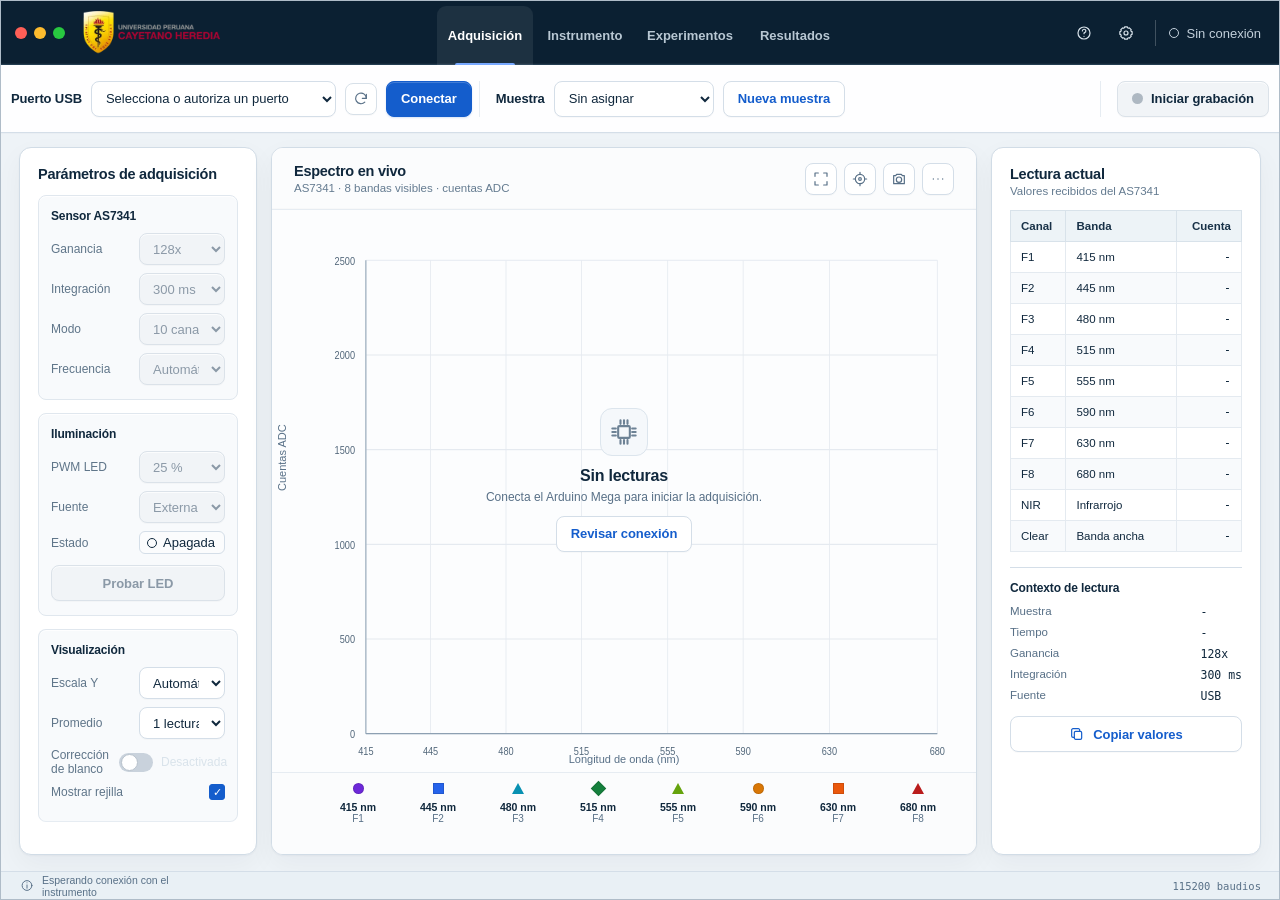
==== commit 0e49aac8: "fix: restaura curva espectral visible" ====
--- a/Software/Arduino_Mega_AS7341_GUI/v2.0/web/index.html
+++ b/Software/Arduino_Mega_AS7341_GUI/v2.0/web/index.html
@@ -309,7 +309,7 @@
     .empty-state strong { display: block; font-size: 16px; letter-spacing: -0.015em; }
     .empty-state p { margin: 5px 0 12px; color: var(--muted); font-size: 12px; }
 
-    .spectrum-key { display: grid; grid-template-columns: repeat(10, minmax(42px, 1fr)); gap: 4px; padding: 10px 20px 12px 48px; border-top: 1px solid var(--divider); background: var(--surface); }
+    .spectrum-key { display: grid; grid-template-columns: repeat(8, minmax(42px, 1fr)); gap: 4px; padding: 10px 20px 12px 48px; border-top: 1px solid var(--divider); background: var(--surface); }
     .spectrum-item { min-width: 0; text-align: center; font-size: 10px; color: var(--muted); }
     .spectrum-item strong { display: block; margin-top: 5px; color: var(--ink); font-size: 10.5px; font-weight: 650; }
     .mark { width: 11px; height: 11px; display: inline-block; background: var(--mark); border: 1px solid rgba(0,0,0,.12); }
@@ -777,7 +777,7 @@
 
         <section class="analysis-panel">
           <header class="analysis-heading">
-            <div><div class="panel-title">Espectro en vivo</div><div class="panel-subtitle">AS7341 · 10 bandas espectrales · cuentas ADC</div></div>
+            <div><div class="panel-title">Espectro en vivo</div><div class="panel-subtitle">AS7341 · 8 bandas visibles · cuentas ADC</div></div>
             <div class="tool-row">
               <button class="icon-button" aria-label="Ajustar vista"><svg class="icon"><use href="#i-maximize"/></svg></button>
               <button class="icon-button" aria-label="Cursor de inspección"><svg class="icon"><use href="#i-target"/></svg></button>
@@ -789,14 +789,22 @@
           <div class="plot-shell" aria-label="Gráfico espectral vacío del AS7341">
             <span class="axis-label-y">Cuentas ADC</span>
             <svg class="plot-svg" viewBox="0 0 760 500" preserveAspectRatio="none" role="img" aria-label="Ejes de cuentas ADC y longitud de onda sin lecturas">
+              <defs>
+                <linearGradient id="spectral-line-gradient" gradientUnits="userSpaceOnUse" x1="55" y1="0" x2="740" y2="0">
+                  <stop offset="0%" stop-color="#6d28d9"/><stop offset="11.32%" stop-color="#2563eb"/>
+                  <stop offset="24.53%" stop-color="#0891b2"/><stop offset="37.74%" stop-color="#15803d"/>
+                  <stop offset="52.83%" stop-color="#65a30d"/><stop offset="66.04%" stop-color="#d97706"/>
+                  <stop offset="81.13%" stop-color="#ea580c"/><stop offset="100%" stop-color="#b91c1c"/>
+                </linearGradient>
+              </defs>
               <g stroke="#e5eaf0" stroke-width="1">
                 <line x1="55" y1="30" x2="740" y2="30"/><line x1="55" y1="118" x2="740" y2="118"/><line x1="55" y1="206" x2="740" y2="206"/><line x1="55" y1="294" x2="740" y2="294"/><line x1="55" y1="382" x2="740" y2="382"/><line x1="55" y1="470" x2="740" y2="470"/>
-                <line x1="55" y1="30" x2="55" y2="470"/><line x1="131" y1="30" x2="131" y2="470"/><line x1="207" y1="30" x2="207" y2="470"/><line x1="283" y1="30" x2="283" y2="470"/><line x1="359" y1="30" x2="359" y2="470"/><line x1="435" y1="30" x2="435" y2="470"/><line x1="511" y1="30" x2="511" y2="470"/><line x1="587" y1="30" x2="587" y2="470"/><line x1="663" y1="30" x2="663" y2="470"/><line x1="740" y1="30" x2="740" y2="470"/>
+                <line x1="55" y1="30" x2="55" y2="470"/><line x1="132.55" y1="30" x2="132.55" y2="470"/><line x1="222.98" y1="30" x2="222.98" y2="470"/><line x1="313.4" y1="30" x2="313.4" y2="470"/><line x1="416.79" y1="30" x2="416.79" y2="470"/><line x1="507.26" y1="30" x2="507.26" y2="470"/><line x1="610.66" y1="30" x2="610.66" y2="470"/><line x1="740" y1="30" x2="740" y2="470"/>
               </g>
               <g stroke="#8da0b2" stroke-width="1.2"><line x1="55" y1="30" x2="55" y2="470"/><line x1="55" y1="470" x2="740" y2="470"/></g>
               <g fill="#52677a" font-family="-apple-system, BlinkMacSystemFont, sans-serif" font-size="11">
                 <text x="42" y="474" text-anchor="end">0</text><text x="42" y="386" text-anchor="end">500</text><text x="42" y="298" text-anchor="end">1000</text><text x="42" y="210" text-anchor="end">1500</text><text x="42" y="122" text-anchor="end">2000</text><text x="42" y="34" text-anchor="end">2500</text>
-                <text x="55" y="490" text-anchor="middle">415</text><text x="131" y="490" text-anchor="middle">445</text><text x="207" y="490" text-anchor="middle">480</text><text x="283" y="490" text-anchor="middle">515</text><text x="359" y="490" text-anchor="middle">555</text><text x="435" y="490" text-anchor="middle">590</text><text x="511" y="490" text-anchor="middle">630</text><text x="587" y="490" text-anchor="middle">680</text><text x="663" y="490" text-anchor="middle">NIR</text><text x="740" y="490" text-anchor="middle">Clear</text>
+                <text x="55" y="490" text-anchor="middle">415</text><text x="132.55" y="490" text-anchor="middle">445</text><text x="222.98" y="490" text-anchor="middle">480</text><text x="313.4" y="490" text-anchor="middle">515</text><text x="416.79" y="490" text-anchor="middle">555</text><text x="507.26" y="490" text-anchor="middle">590</text><text x="610.66" y="490" text-anchor="middle">630</text><text x="740" y="490" text-anchor="middle">680</text>
               </g>
             </svg>
             <span class="axis-label-x">Longitud de onda (nm)</span>
@@ -808,17 +816,15 @@
             </div>
           </div>
 
-          <div class="spectrum-key" aria-label="Referencia de bandas espectrales">
-            <div class="spectrum-item"><span class="mark circle" style="--mark:#7048c9"></span><strong>415 nm</strong>F1</div>
-            <div class="spectrum-item"><span class="mark" style="--mark:#2e66d7"></span><strong>445 nm</strong>F2</div>
-            <div class="spectrum-item"><span class="mark triangle" style="--mark:#159bc7"></span><strong>480 nm</strong>F3</div>
-            <div class="spectrum-item"><span class="mark diamond" style="--mark:#2a9b60"></span><strong>515 nm</strong>F4</div>
-            <div class="spectrum-item"><span class="mark triangle" style="--mark:#d2a514"></span><strong>555 nm</strong>F5</div>
-            <div class="spectrum-item"><span class="mark circle" style="--mark:#d8781b"></span><strong>590 nm</strong>F6</div>
-            <div class="spectrum-item"><span class="mark" style="--mark:#d34532"></span><strong>630 nm</strong>F7</div>
-            <div class="spectrum-item"><span class="mark triangle" style="--mark:#9f2f2f"></span><strong>680 nm</strong>F8</div>
-            <div class="spectrum-item"><span class="mark diamond" style="--mark:#626d78"></span><strong>NIR</strong>NIR</div>
-            <div class="spectrum-item"><span class="mark ring" style="--mark:#586775"></span><strong>Clear</strong>Clear</div>
+          <div class="spectrum-key" aria-label="Referencia de las ocho bandas visibles">
+            <div class="spectrum-item"><span class="mark circle" style="--mark:#6d28d9"></span><strong>415 nm</strong>F1</div>
+            <div class="spectrum-item"><span class="mark" style="--mark:#2563eb"></span><strong>445 nm</strong>F2</div>
+            <div class="spectrum-item"><span class="mark triangle" style="--mark:#0891b2"></span><strong>480 nm</strong>F3</div>
+            <div class="spectrum-item"><span class="mark diamond" style="--mark:#15803d"></span><strong>515 nm</strong>F4</div>
+            <div class="spectrum-item"><span class="mark triangle" style="--mark:#65a30d"></span><strong>555 nm</strong>F5</div>
+            <div class="spectrum-item"><span class="mark circle" style="--mark:#d97706"></span><strong>590 nm</strong>F6</div>
+            <div class="spectrum-item"><span class="mark" style="--mark:#ea580c"></span><strong>630 nm</strong>F7</div>
+            <div class="spectrum-item"><span class="mark triangle" style="--mark:#b91c1c"></span><strong>680 nm</strong>F8</div>
           </div>
         </section>
 
--- a/Software/Arduino_Mega_AS7341_GUI/v2.0/web/web.css
+++ b/Software/Arduino_Mega_AS7341_GUI/v2.0/web/web.css
@@ -36,6 +36,7 @@
 .live-line {
   fill: none;
   stroke: #1457c8;
+  stroke: url(#spectral-line-gradient);
   stroke-width: 2.4;
   stroke-linecap: round;
   stroke-linejoin: round;
@@ -49,16 +50,14 @@
   vector-effect: non-scaling-stroke;
 }
 
-.band-0 { stroke: #7048c9; }
-.band-1 { stroke: #2e66d7; }
-.band-2 { stroke: #159bc7; }
-.band-3 { stroke: #2a9b60; }
-.band-4 { stroke: #b28b0b; }
-.band-5 { stroke: #c76715; }
-.band-6 { stroke: #c23b2b; }
-.band-7 { stroke: #942c2c; }
-.band-8 { stroke: #626d78; }
-.band-9 { stroke: #586775; }
+.band-0 { stroke: #6d28d9; }
+.band-1 { stroke: #2563eb; }
+.band-2 { stroke: #0891b2; }
+.band-3 { stroke: #15803d; }
+.band-4 { stroke: #65a30d; }
+.band-5 { stroke: #d97706; }
+.band-6 { stroke: #ea580c; }
+.band-7 { stroke: #b91c1c; }
 
 .instrument-main .instrument-pane:first-child tbody tr {
   cursor: pointer;
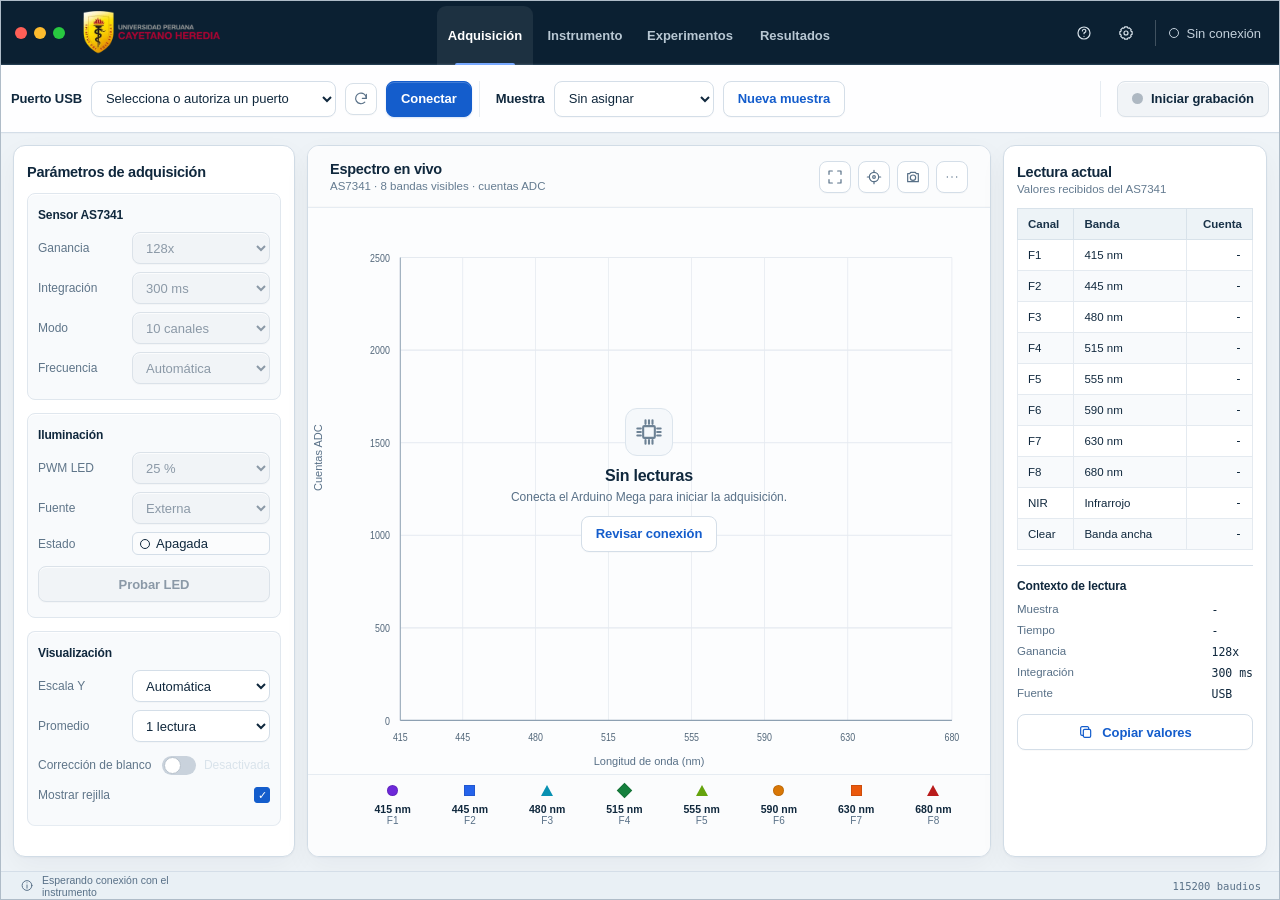
==== commit 00398022: "Mejorar márgenes responsivos de la GUI web" ====
--- a/Software/Arduino_Mega_AS7341_GUI/v2.0/web/index.html
+++ b/Software/Arduino_Mega_AS7341_GUI/v2.0/web/index.html
@@ -274,17 +274,17 @@
     .mono { font-family: var(--mono); font-variant-numeric: tabular-nums; }
 
     /* Acquisition */
-    .acquisition-view { grid-template-columns: 242px minmax(520px, 1fr) 302px; gap: 14px; padding: 14px 18px 16px; background: var(--canvas); }
+    .acquisition-view { grid-template-columns: 298px minmax(500px, 1fr) 300px; gap: 16px; padding: 16px 18px 18px; background: var(--canvas); }
     .parameter-panel, .analysis-panel, .inspector-panel { min-width: 0; background: var(--surface); border: 1px solid var(--border); border-radius: var(--card-radius); box-shadow: var(--card-shadow); overflow: hidden; }
-    .parameter-panel, .inspector-panel { padding: 18px 18px 14px; }
-
-    .control-group { margin-top: 13px; padding: 13px 12px 14px; border: 1px solid var(--divider); border-radius: 8px; background: var(--surface-2); }
+    .parameter-panel, .inspector-panel { padding: 18px 16px 16px; }
+
+    .control-group { margin-top: 13px; padding: 14px 12px 15px; border: 1px solid var(--divider); border-radius: 8px; background: var(--surface-2); }
     .control-group:last-child { border-bottom: 1px solid var(--divider); }
     .control-group .section-title { margin-bottom: 10px; }
-    .form-row { display: grid; grid-template-columns: 80px minmax(0, 1fr); align-items: center; gap: 8px; margin-bottom: 8px; }
+    .form-row { display: grid; grid-template-columns: 90px minmax(116px, 1fr); align-items: center; gap: 10px; margin-bottom: 8px; }
     .form-row:last-child { margin-bottom: 0; }
     .form-row label { color: var(--muted); font-size: 12px; }
-    .form-row select, .form-row input { width: 100%; max-width: 100%; min-width: 0; height: 30px; padding: 0 9px; }
+    .form-row select, .form-row input { width: 100%; max-width: 100%; min-width: 0; height: 30px; padding: 0 28px 0 9px; }
     .form-row .button { width: 100%; grid-column: 1 / -1; margin-top: 3px; }
 
     .switch-row, .check-row { display: flex; align-items: center; justify-content: space-between; gap: 10px; min-height: 30px; color: var(--muted); font-size: 12px; }
@@ -300,7 +300,7 @@
     .tool-row { display: flex; gap: 7px; }
     .tool-row .icon-button { border-color: var(--border); }
 
-    .plot-shell { position: relative; min-height: 0; padding: 18px 22px 6px 48px; }
+    .plot-shell { position: relative; min-height: 0; padding: 18px 22px 22px 48px; }
     .plot-svg { width: 100%; height: 100%; display: block; }
     .axis-label-y { position: absolute; left: 10px; top: 50%; transform: rotate(-90deg) translateY(-50%); transform-origin: left top; color: var(--muted); font-size: 11px; }
     .axis-label-x { position: absolute; bottom: 7px; left: 50%; transform: translateX(-50%); color: var(--muted); font-size: 11px; }
@@ -332,10 +332,10 @@
     .full-width { width: 100%; }
 
     /* Instrument */
-    .instrument-view { grid-template-rows: 58px minmax(0, 1fr) 126px; gap: 12px; padding: 0 18px 16px; background: var(--canvas); }
+    .instrument-view { grid-template-rows: 58px minmax(0, 1fr) 126px; gap: 14px; padding: 0 20px 18px; background: var(--canvas); }
     .notice-bar { margin: 10px 0 0; padding: 0 14px; display: flex; align-items: center; gap: 9px; border: 1px solid #cdd9e4; border-radius: 9px; background: #f8fbfe; color: var(--muted); box-shadow: 0 2px 8px rgba(16,37,54,.035); }
     .notice-bar strong { color: var(--ink); font-weight: 650; }
-    .instrument-main { min-height: 0; display: grid; grid-template-columns: minmax(470px, 1.4fr) minmax(300px, .82fr) 310px; gap: 14px; margin: 0; border: 0; background: transparent; }
+    .instrument-main { min-height: 0; display: grid; grid-template-columns: minmax(470px, 1.4fr) minmax(300px, .82fr) 310px; gap: 16px; margin: 0; border: 0; background: transparent; }
     .instrument-pane { min-width: 0; padding: 18px; border: 1px solid var(--border); border-radius: var(--card-radius); background: var(--surface); box-shadow: var(--card-shadow); overflow: hidden; }
     .instrument-pane .table { margin-top: 13px; }
 
@@ -365,12 +365,12 @@
 
     /* Experiments */
     .experiments-view { grid-template-rows: 144px minmax(0, 1fr); background: var(--canvas); }
-    .experiment-context { display: grid; grid-template-columns: minmax(210px, .8fr) minmax(340px, 1.5fr) 160px 160px; gap: 10px 14px; margin: 12px 18px 0; padding: 12px 14px; background: var(--surface); border: 1px solid var(--border); border-radius: var(--card-radius); box-shadow: var(--card-shadow); }
+    .experiment-context { display: grid; grid-template-columns: minmax(210px, .8fr) minmax(340px, 1.5fr) 160px 160px; gap: 10px 14px; margin: 12px 20px 0; padding: 12px 14px; background: var(--surface); border: 1px solid var(--border); border-radius: var(--card-radius); box-shadow: var(--card-shadow); }
     .labeled-field label { display: block; margin-bottom: 4px; color: var(--muted); font-size: 10.5px; font-weight: 600; }
     .labeled-field input, .labeled-field select { width: 100%; height: 31px; padding: 0 9px; }
     .span-2 { grid-column: span 2; }
 
-    .experiment-body { min-height: 0; display: grid; grid-template-columns: 212px minmax(560px, 1fr) 290px; gap: 14px; margin: 14px 18px 16px; border: 0; background: transparent; }
+    .experiment-body { min-height: 0; display: grid; grid-template-columns: 212px minmax(560px, 1fr) 290px; gap: 16px; margin: 14px 20px 18px; border: 0; background: transparent; }
     .subnav { padding: 12px 0; background: var(--surface); border: 1px solid var(--border); border-radius: var(--card-radius); box-shadow: var(--card-shadow); overflow: hidden; }
     .subnav-label { padding: 0 14px 9px; color: var(--faint); font-size: 10px; font-weight: 700; letter-spacing: .04em; text-transform: uppercase; }
     .subtab {
@@ -424,7 +424,7 @@
 
     /* Results */
     .results-view { grid-template-rows: 78px minmax(0, 1fr); background: var(--canvas); }
-    .results-toolbar { display: flex; align-items: center; gap: 10px; margin: 12px 18px 0; padding: 0 14px; background: var(--surface); border: 1px solid var(--border); border-radius: var(--card-radius); box-shadow: var(--card-shadow); }
+    .results-toolbar { display: flex; align-items: center; gap: 10px; margin: 12px 20px 0; padding: 0 14px; background: var(--surface); border: 1px solid var(--border); border-radius: var(--card-radius); box-shadow: var(--card-shadow); }
     .results-title { margin-right: 12px; }
     .results-title strong { display: block; font-size: 15px; }
     .results-title span { display: block; color: var(--muted); font-size: 10.5px; margin-top: 2px; }
@@ -432,7 +432,7 @@
     .criteria { display: inline-flex; align-items: center; gap: 7px; margin-left: auto; color: var(--muted); font-size: 11px; }
     .criteria input { width: 90px; padding: 0 8px; }
 
-    .results-body { min-height: 0; display: grid; grid-template-columns: 280px minmax(560px, 1fr) 310px; gap: 14px; margin: 14px 18px 16px; border: 0; background: transparent; }
+    .results-body { min-height: 0; display: grid; grid-template-columns: 280px minmax(560px, 1fr) 310px; gap: 16px; margin: 14px 20px 18px; border: 0; background: transparent; }
     .results-summary, .results-detail, .interpretation-panel { border: 1px solid var(--border); border-radius: var(--card-radius); background: var(--surface); box-shadow: var(--card-shadow); overflow: hidden; }
     .results-summary { padding: 16px; }
     .empty-evidence { margin-top: 13px; padding: 16px 14px; border: 1px dashed #bdcbd8; border-radius: 8px; background: var(--surface-2); color: var(--muted); line-height: 1.45; text-align: center; }
@@ -621,7 +621,13 @@
     @media (max-width: 1500px) {
       .connection-bar { grid-template-columns: minmax(440px, auto) minmax(320px, 1fr) auto; }
       .connection-state { font-size: 11.5px; }
-      .acquisition-view { grid-template-columns: 230px minmax(480px, 1fr) 286px; }
+      .acquisition-view { grid-template-columns: 290px minmax(450px, 1fr) 284px; gap: 14px; padding-right: 16px; padding-left: 16px; }
+      .parameter-panel, .inspector-panel { padding-right: 14px; padding-left: 14px; }
+      .control-group { padding-right: 11px; padding-left: 11px; }
+      .form-row { grid-template-columns: 88px minmax(112px, 1fr); gap: 9px; }
+      .instrument-view { padding-right: 16px; padding-left: 16px; }
+      .instrument-main, .experiment-body, .results-body { gap: 14px; }
+      .experiment-context, .experiment-body, .results-toolbar, .results-body { margin-right: 16px; margin-left: 16px; }
       .instrument-main { grid-template-columns: minmax(430px, 1.35fr) minmax(280px, .85fr) 290px; }
       .experiment-body { grid-template-columns: 198px minmax(520px, 1fr) 270px; }
       .results-body { grid-template-columns: 260px minmax(520px, 1fr) 290px; }
@@ -636,7 +642,15 @@
       .connection-group .connection-state { display: none; }
       .compact-select { min-width: 140px; }
       .sample-select { width: 160px; }
-      .acquisition-view { grid-template-columns: 238px minmax(462px, 1fr) 270px; }
+      .acquisition-view { grid-template-columns: 282px minmax(408px, 1fr) 264px; gap: 12px; padding: 12px 12px 14px; }
+      .parameter-panel, .inspector-panel { padding-right: 13px; padding-left: 13px; }
+      .control-group { padding-right: 10px; padding-left: 10px; }
+      .form-row { grid-template-columns: 86px minmax(112px, 1fr); gap: 8px; }
+      .instrument-view { gap: 12px; padding-right: 12px; padding-bottom: 14px; padding-left: 12px; }
+      .instrument-main, .experiment-body, .results-body { gap: 12px; }
+      .experiment-context, .experiment-body, .results-toolbar, .results-body { margin-right: 12px; margin-left: 12px; }
+      .experiment-body, .results-body { margin-bottom: 14px; }
+      .results-detail .table th, .results-detail .table td { padding-right: 8px; padding-left: 8px; font-size: 11px; }
       .instrument-main { grid-template-columns: minmax(420px, 1.3fr) minmax(280px, .9fr) 270px; }
       .experiment-body { grid-template-columns: 190px minmax(520px, 1fr) 260px; }
       .results-body { grid-template-columns: 250px minmax(520px, 1fr) 280px; }
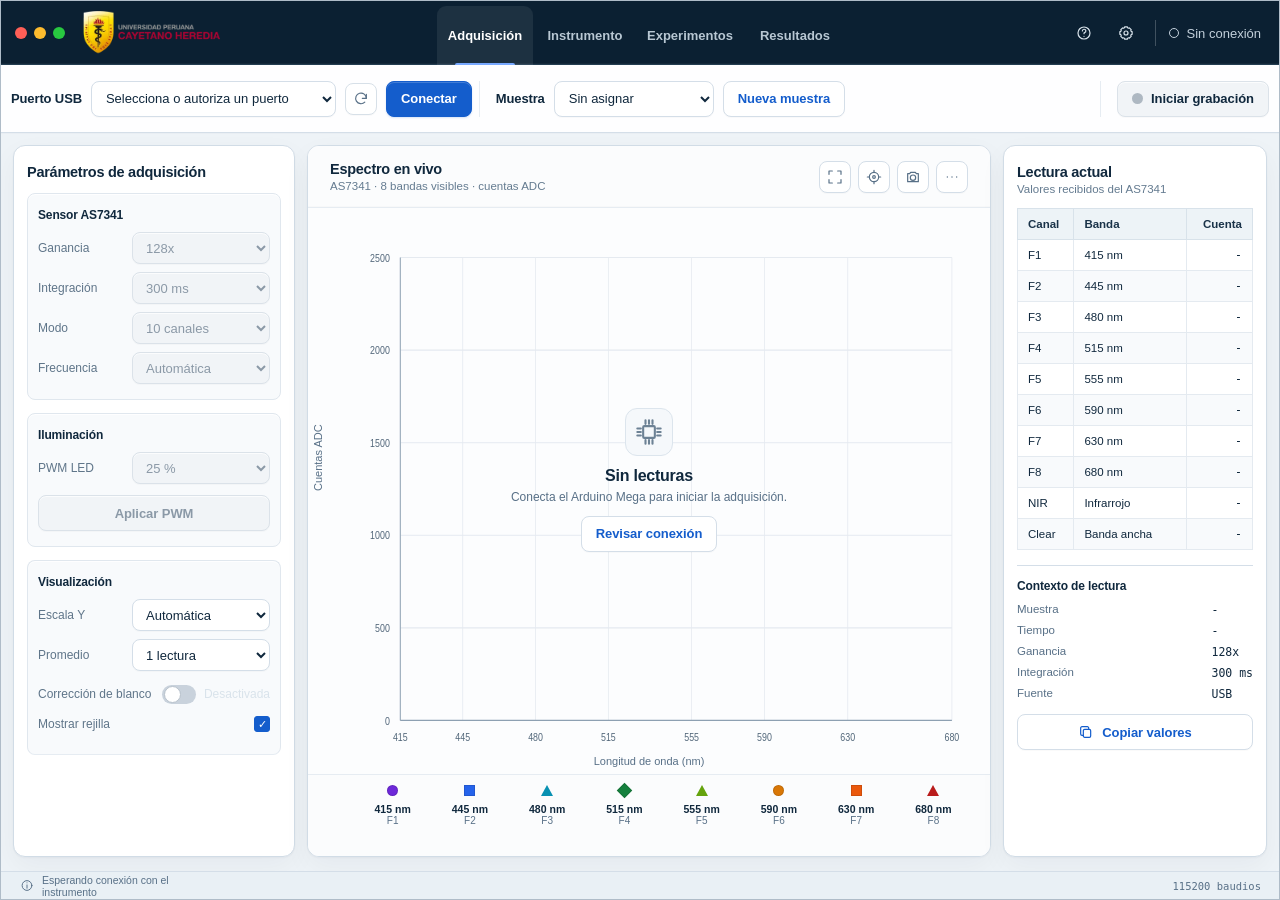
==== commit 9b339b01: "Simplificar control PWM de la GUI web" ====
--- a/Software/Arduino_Mega_AS7341_GUI/v2.0/web/index.html
+++ b/Software/Arduino_Mega_AS7341_GUI/v2.0/web/index.html
@@ -775,9 +775,7 @@
           <section class="control-group">
             <div class="section-title">Iluminación</div>
             <div class="form-row"><label for="pwm">PWM LED</label><select id="pwm" disabled><option>25 %</option></select></div>
-            <div class="form-row"><label for="source">Fuente</label><select id="source" disabled><option>Externa</option></select></div>
-            <div class="form-row"><label>Estado</label><span class="state-pill"><span class="status-dot"></span>Apagada</span></div>
-            <div class="form-row"><button class="button" disabled>Probar LED</button></div>
+            <div class="form-row"><button class="button" id="apply-pwm" type="button" disabled>Aplicar PWM</button></div>
           </section>
 
           <section class="control-group">
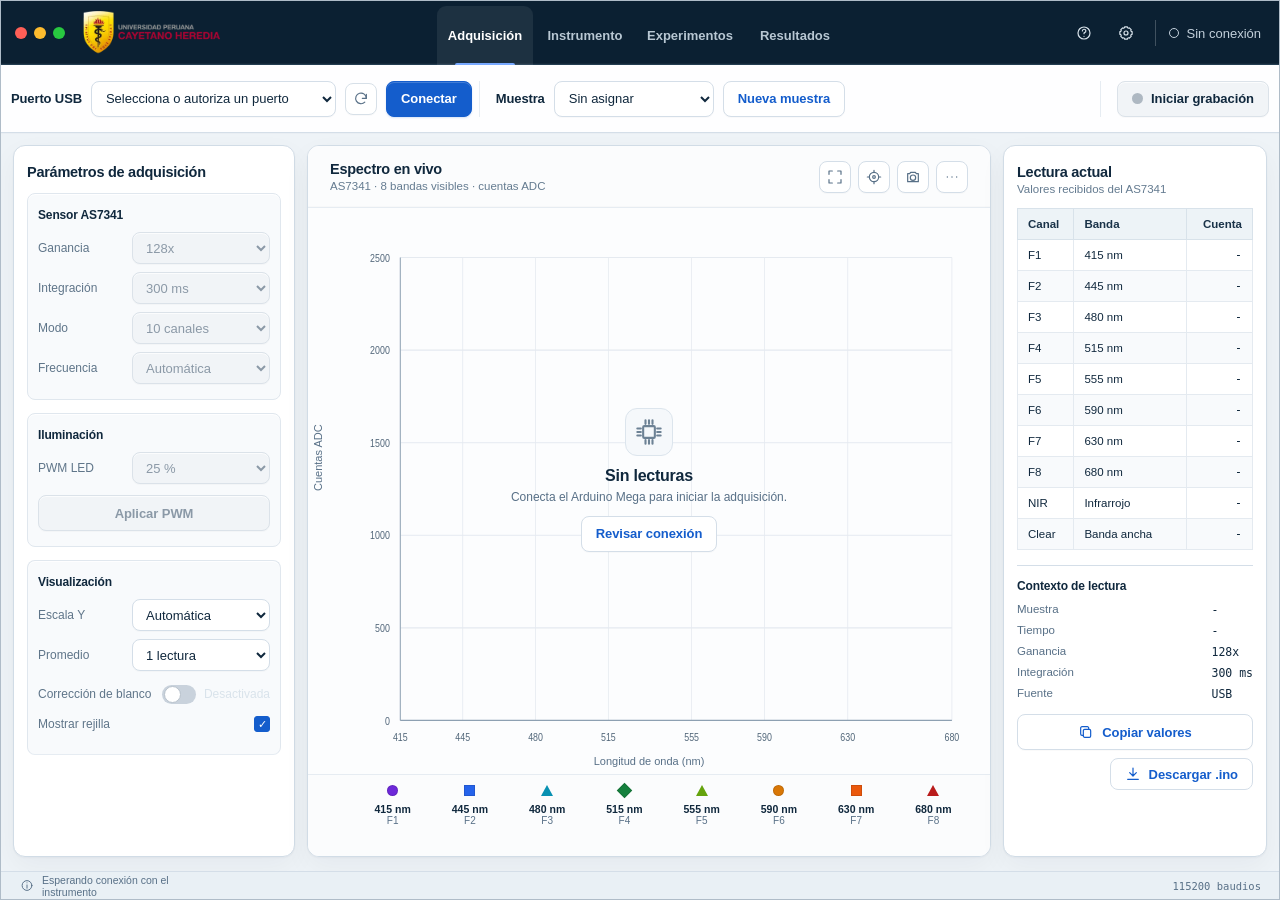
==== commit 4c718005: "Añadir descarga del firmware INO" ====
--- a/Software/Arduino_Mega_AS7341_GUI/v2.0/web/index.html
+++ b/Software/Arduino_Mega_AS7341_GUI/v2.0/web/index.html
@@ -246,9 +246,12 @@
       align-items: center;
       justify-content: center;
       gap: 8px;
+      border: 1px solid var(--border);
+      border-radius: var(--control-radius);
       font-weight: 580;
       background: var(--surface);
       color: var(--blue);
+      text-decoration: none;
     }
 
     .button:hover:not(:disabled) { border-color: #aebdca; background: #fafcff; }
@@ -329,6 +332,8 @@
     .context-grid { display: grid; grid-template-columns: 1fr auto; gap: 7px 12px; margin: 10px 0 13px; font-size: 11.5px; }
     .context-grid span:nth-child(odd) { color: var(--muted); }
     .context-grid span:nth-child(even) { font-family: var(--mono); }
+    .context-download { display: flex; justify-content: flex-end; margin-top: 8px; }
+    .context-download .button { height: 32px; }
     .full-width { width: 100%; }
 
     /* Instrument */
@@ -707,6 +712,7 @@
     <symbol id="i-more" viewBox="0 0 24 24"><circle cx="5" cy="12" r="1" fill="currentColor" stroke="none"/><circle cx="12" cy="12" r="1" fill="currentColor" stroke="none"/><circle cx="19" cy="12" r="1" fill="currentColor" stroke="none"/></symbol>
     <symbol id="i-chip" viewBox="0 0 24 24"><rect x="7" y="7" width="10" height="10" rx="1"/><path d="M9 2v3M12 2v3M15 2v3M9 19v3M12 19v3M15 19v3M2 9h3M2 12h3M2 15h3M19 9h3M19 12h3M19 15h3"/></symbol>
     <symbol id="i-copy" viewBox="0 0 24 24"><rect x="8" y="8" width="11" height="12" rx="2"/><path d="M16 8V6a2 2 0 0 0-2-2H6a2 2 0 0 0-2 2v9a2 2 0 0 0 2 2h2"/></symbol>
+    <symbol id="i-download" viewBox="0 0 24 24"><path d="M12 3v12M7 10l5 5 5-5M4 20h16"/></symbol>
     <symbol id="i-info" viewBox="0 0 24 24"><circle cx="12" cy="12" r="9"/><path d="M12 11v6M12 7h.01"/></symbol>
     <symbol id="i-wave" viewBox="0 0 24 24"><path d="M2 12h4l2-7 4 14 3-10 2 6h5"/></symbol>
     <symbol id="i-monitor" viewBox="0 0 24 24"><rect x="3" y="4" width="18" height="13" rx="2"/><path d="M8 21h8M12 17v4"/></symbol>
@@ -853,6 +859,9 @@
             <div class="section-title">Contexto de lectura</div>
             <div class="context-grid"><span>Muestra</span><span>-</span><span>Tiempo</span><span>-</span><span>Ganancia</span><span>128x</span><span>Integración</span><span>300 ms</span><span>Fuente</span><span>USB</span></div>
             <button class="button full-width"><svg class="icon"><use href="#i-copy"/></svg>Copiar valores</button>
+            <div class="context-download">
+              <a class="button" href="downloads/mega_as7341_multichannel_v2_3_0.ino" download="mega_as7341_multichannel_v2_3_0.ino"><svg class="icon"><use href="#i-download"/></svg>Descargar .ino</a>
+            </div>
           </section>
         </aside>
       </section>
